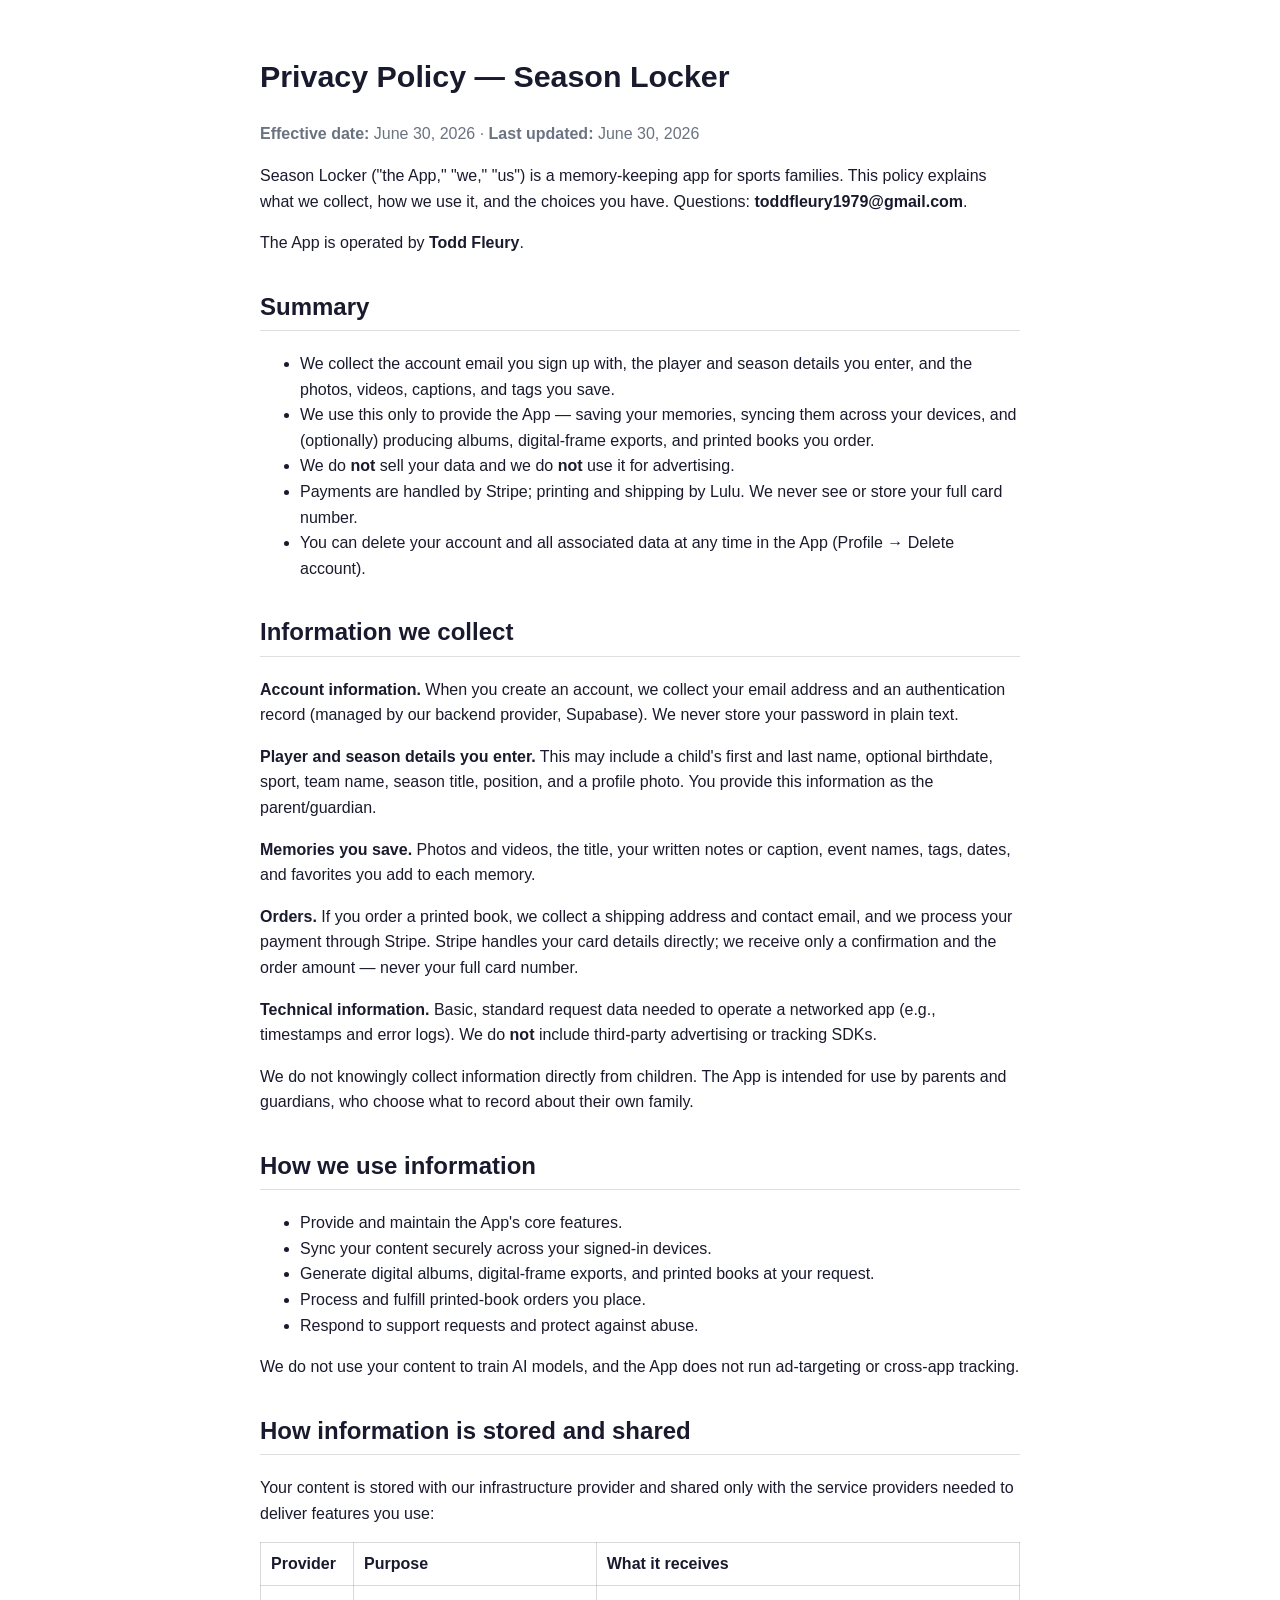
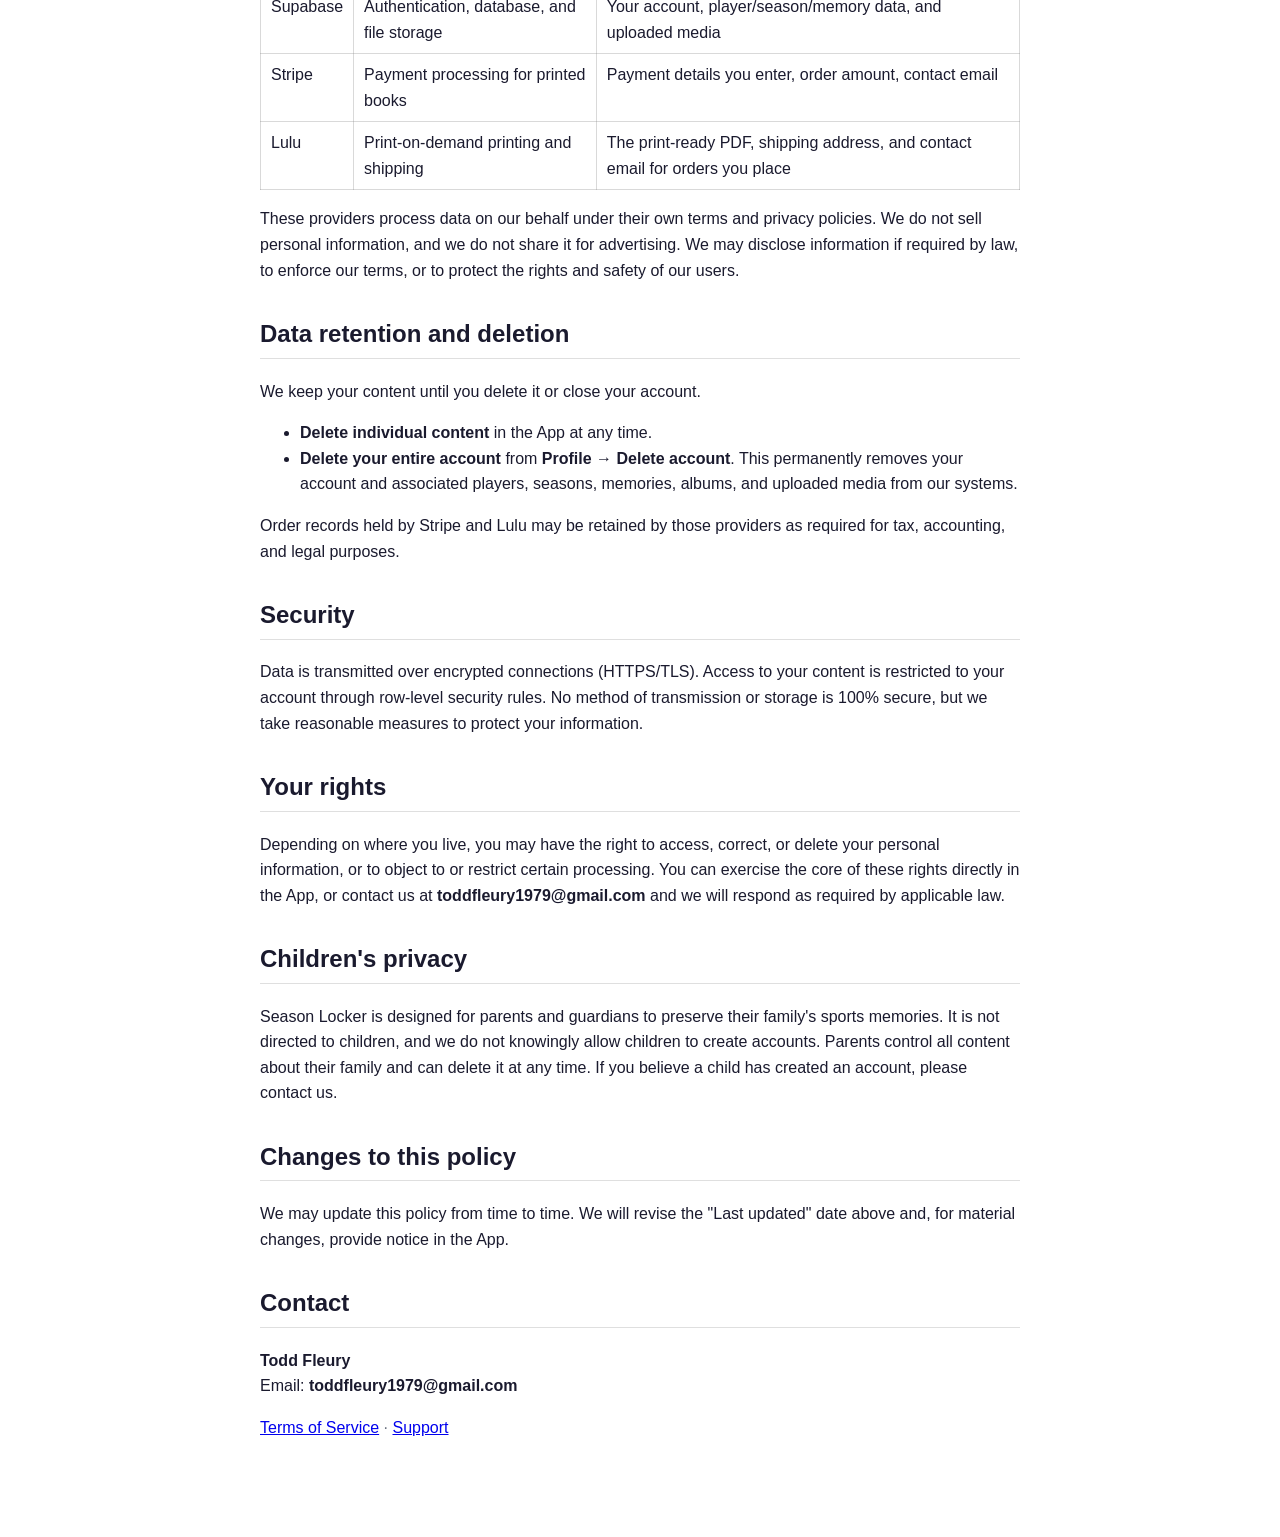
==== privacy-policy.html @ 5da1fe14 "Add files via upload" ====
<!DOCTYPE html>
<html lang="en">
<head>
<meta charset="UTF-8" />
<meta name="viewport" content="width=device-width, initial-scale=1" />
<title>Privacy Policy — Season Locker</title>
<style>
  :root { color-scheme: light dark; }
  body { font-family: -apple-system, BlinkMacSystemFont, "Segoe UI", Roboto, Helvetica, Arial, sans-serif;
         line-height: 1.6; max-width: 760px; margin: 0 auto; padding: 32px 20px 80px; color: #1a1a2e; background: #fff; }
  @media (prefers-color-scheme: dark) { body { color: #e8eaf2; background: #0f1320; } a { color: #8ab0ff; } }
  h1 { font-size: 1.9rem; } h2 { margin-top: 2rem; border-bottom: 1px solid rgba(128,128,128,.25); padding-bottom: 4px; }
  table { border-collapse: collapse; width: 100%; margin: 1rem 0; }
  th, td { border: 1px solid rgba(128,128,128,.3); padding: 8px 10px; text-align: left; vertical-align: top; }
  code { background: rgba(128,128,128,.15); padding: 1px 5px; border-radius: 4px; }
  .muted { color: #6b7280; }
</style>
</head>
<body>
<h1>Privacy Policy — Season Locker</h1>
<p class="muted"><strong>Effective date:</strong> June 30, 2026 · <strong>Last updated:</strong> June 30, 2026</p>

<p>Season Locker ("the App," "we," "us") is a memory-keeping app for sports families. This policy explains what we collect, how we use it, and the choices you have. Questions: <strong>toddfleury1979@gmail.com</strong>.</p>
<p>The App is operated by <strong>Todd Fleury</strong>.</p>

<h2>Summary</h2>
<ul>
  <li>We collect the account email you sign up with, the player and season details you enter, and the photos, videos, captions, and tags you save.</li>
  <li>We use this only to provide the App — saving your memories, syncing them across your devices, and (optionally) producing albums, digital-frame exports, and printed books you order.</li>
  <li>We do <strong>not</strong> sell your data and we do <strong>not</strong> use it for advertising.</li>
  <li>Payments are handled by Stripe; printing and shipping by Lulu. We never see or store your full card number.</li>
  <li>You can delete your account and all associated data at any time in the App (Profile → Delete account).</li>
</ul>

<h2>Information we collect</h2>
<p><strong>Account information.</strong> When you create an account, we collect your email address and an authentication record (managed by our backend provider, Supabase). We never store your password in plain text.</p>
<p><strong>Player and season details you enter.</strong> This may include a child's first and last name, optional birthdate, sport, team name, season title, position, and a profile photo. You provide this information as the parent/guardian.</p>
<p><strong>Memories you save.</strong> Photos and videos, the title, your written notes or caption, event names, tags, dates, and favorites you add to each memory.</p>
<p><strong>Orders.</strong> If you order a printed book, we collect a shipping address and contact email, and we process your payment through Stripe. Stripe handles your card details directly; we receive only a confirmation and the order amount — never your full card number.</p>
<p><strong>Technical information.</strong> Basic, standard request data needed to operate a networked app (e.g., timestamps and error logs). We do <strong>not</strong> include third-party advertising or tracking SDKs.</p>
<p>We do not knowingly collect information directly from children. The App is intended for use by parents and guardians, who choose what to record about their own family.</p>

<h2>How we use information</h2>
<ul>
  <li>Provide and maintain the App's core features.</li>
  <li>Sync your content securely across your signed-in devices.</li>
  <li>Generate digital albums, digital-frame exports, and printed books at your request.</li>
  <li>Process and fulfill printed-book orders you place.</li>
  <li>Respond to support requests and protect against abuse.</li>
</ul>
<p>We do not use your content to train AI models, and the App does not run ad-targeting or cross-app tracking.</p>

<h2>How information is stored and shared</h2>
<p>Your content is stored with our infrastructure provider and shared only with the service providers needed to deliver features you use:</p>
<table>
  <tr><th>Provider</th><th>Purpose</th><th>What it receives</th></tr>
  <tr><td>Supabase</td><td>Authentication, database, and file storage</td><td>Your account, player/season/memory data, and uploaded media</td></tr>
  <tr><td>Stripe</td><td>Payment processing for printed books</td><td>Payment details you enter, order amount, contact email</td></tr>
  <tr><td>Lulu</td><td>Print-on-demand printing and shipping</td><td>The print-ready PDF, shipping address, and contact email for orders you place</td></tr>
</table>
<p>These providers process data on our behalf under their own terms and privacy policies. We do not sell personal information, and we do not share it for advertising. We may disclose information if required by law, to enforce our terms, or to protect the rights and safety of our users.</p>

<h2>Data retention and deletion</h2>
<p>We keep your content until you delete it or close your account.</p>
<ul>
  <li><strong>Delete individual content</strong> in the App at any time.</li>
  <li><strong>Delete your entire account</strong> from <strong>Profile → Delete account</strong>. This permanently removes your account and associated players, seasons, memories, albums, and uploaded media from our systems.</li>
</ul>
<p>Order records held by Stripe and Lulu may be retained by those providers as required for tax, accounting, and legal purposes.</p>

<h2>Security</h2>
<p>Data is transmitted over encrypted connections (HTTPS/TLS). Access to your content is restricted to your account through row-level security rules. No method of transmission or storage is 100% secure, but we take reasonable measures to protect your information.</p>

<h2>Your rights</h2>
<p>Depending on where you live, you may have the right to access, correct, or delete your personal information, or to object to or restrict certain processing. You can exercise the core of these rights directly in the App, or contact us at <strong>toddfleury1979@gmail.com</strong> and we will respond as required by applicable law.</p>

<h2>Children's privacy</h2>
<p>Season Locker is designed for parents and guardians to preserve their family's sports memories. It is not directed to children, and we do not knowingly allow children to create accounts. Parents control all content about their family and can delete it at any time. If you believe a child has created an account, please contact us.</p>

<h2>Changes to this policy</h2>
<p>We may update this policy from time to time. We will revise the "Last updated" date above and, for material changes, provide notice in the App.</p>

<h2>Contact</h2>
<p><strong>Todd Fleury</strong><br/>Email: <strong>toddfleury1979@gmail.com</strong></p>

<p class="muted"><a href="./terms-of-service.html">Terms of Service</a> · <a href="./support.html">Support</a></p>
</body>
</html>
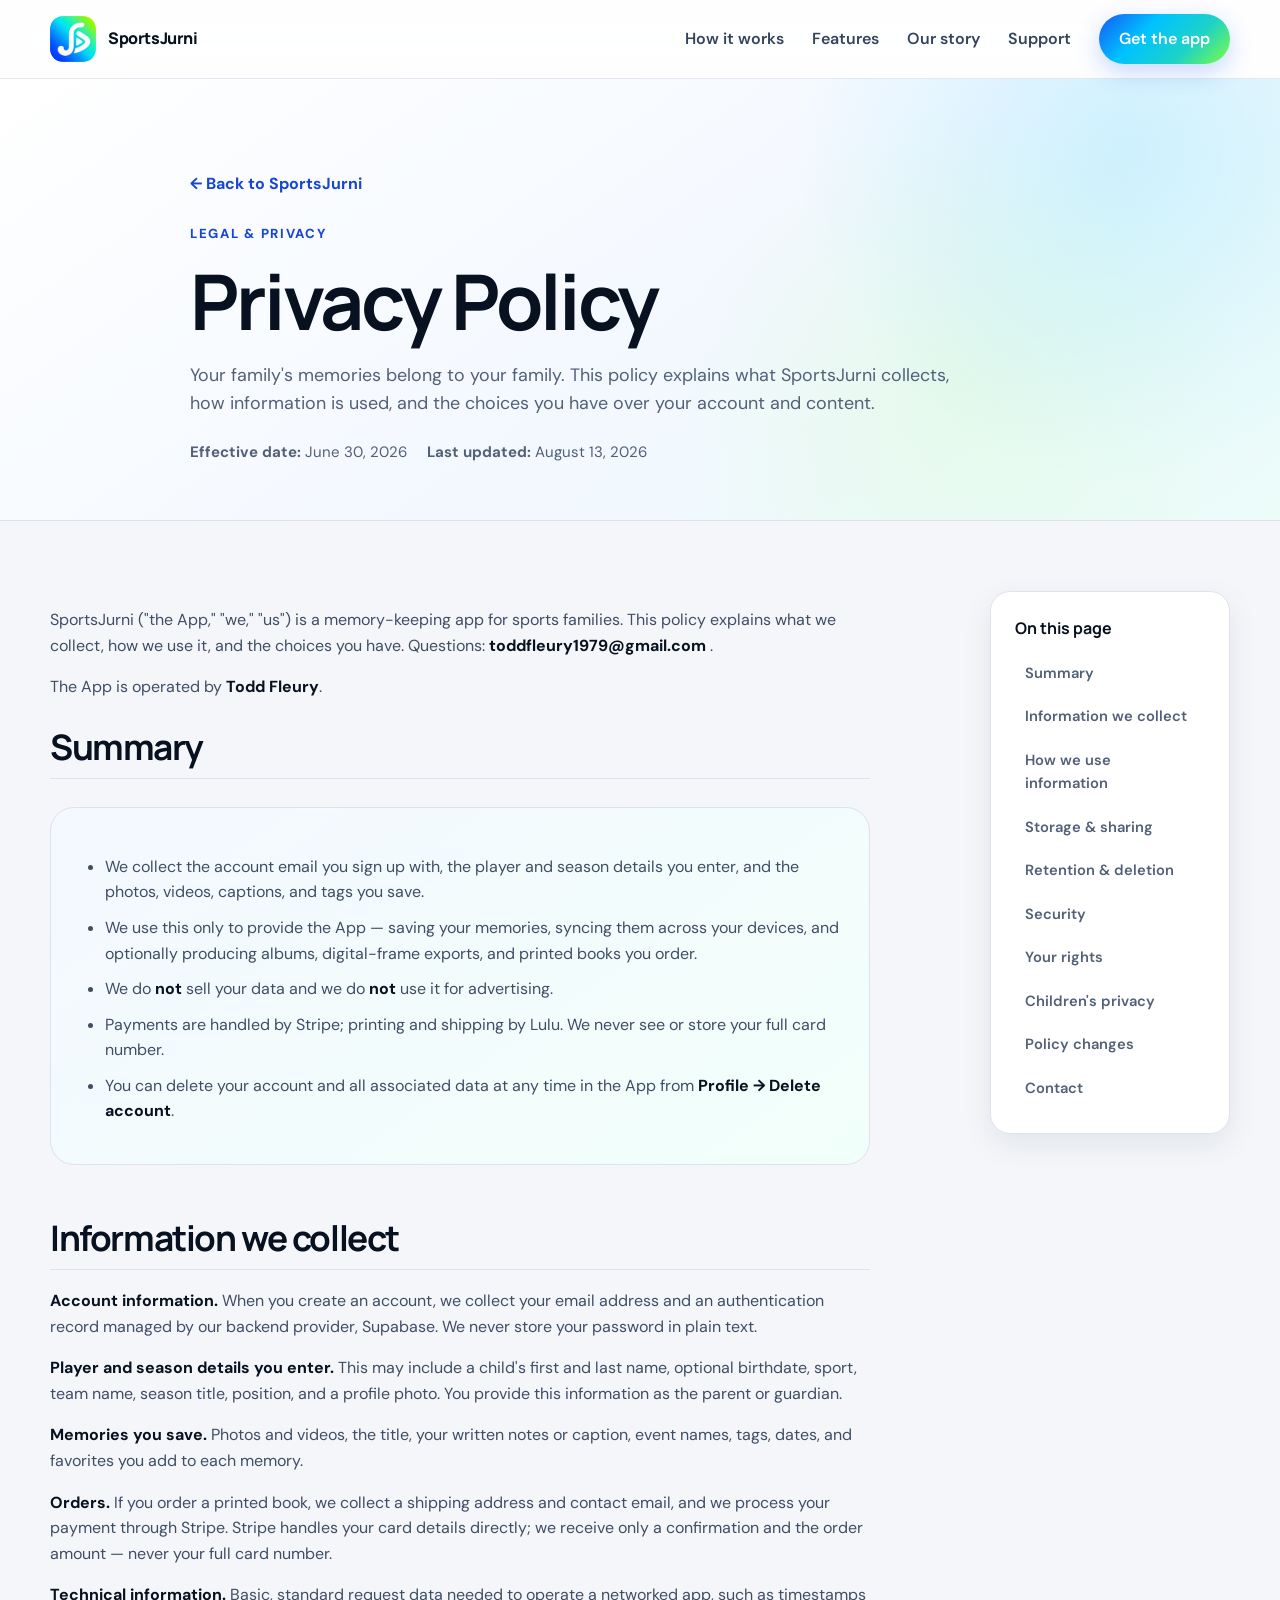
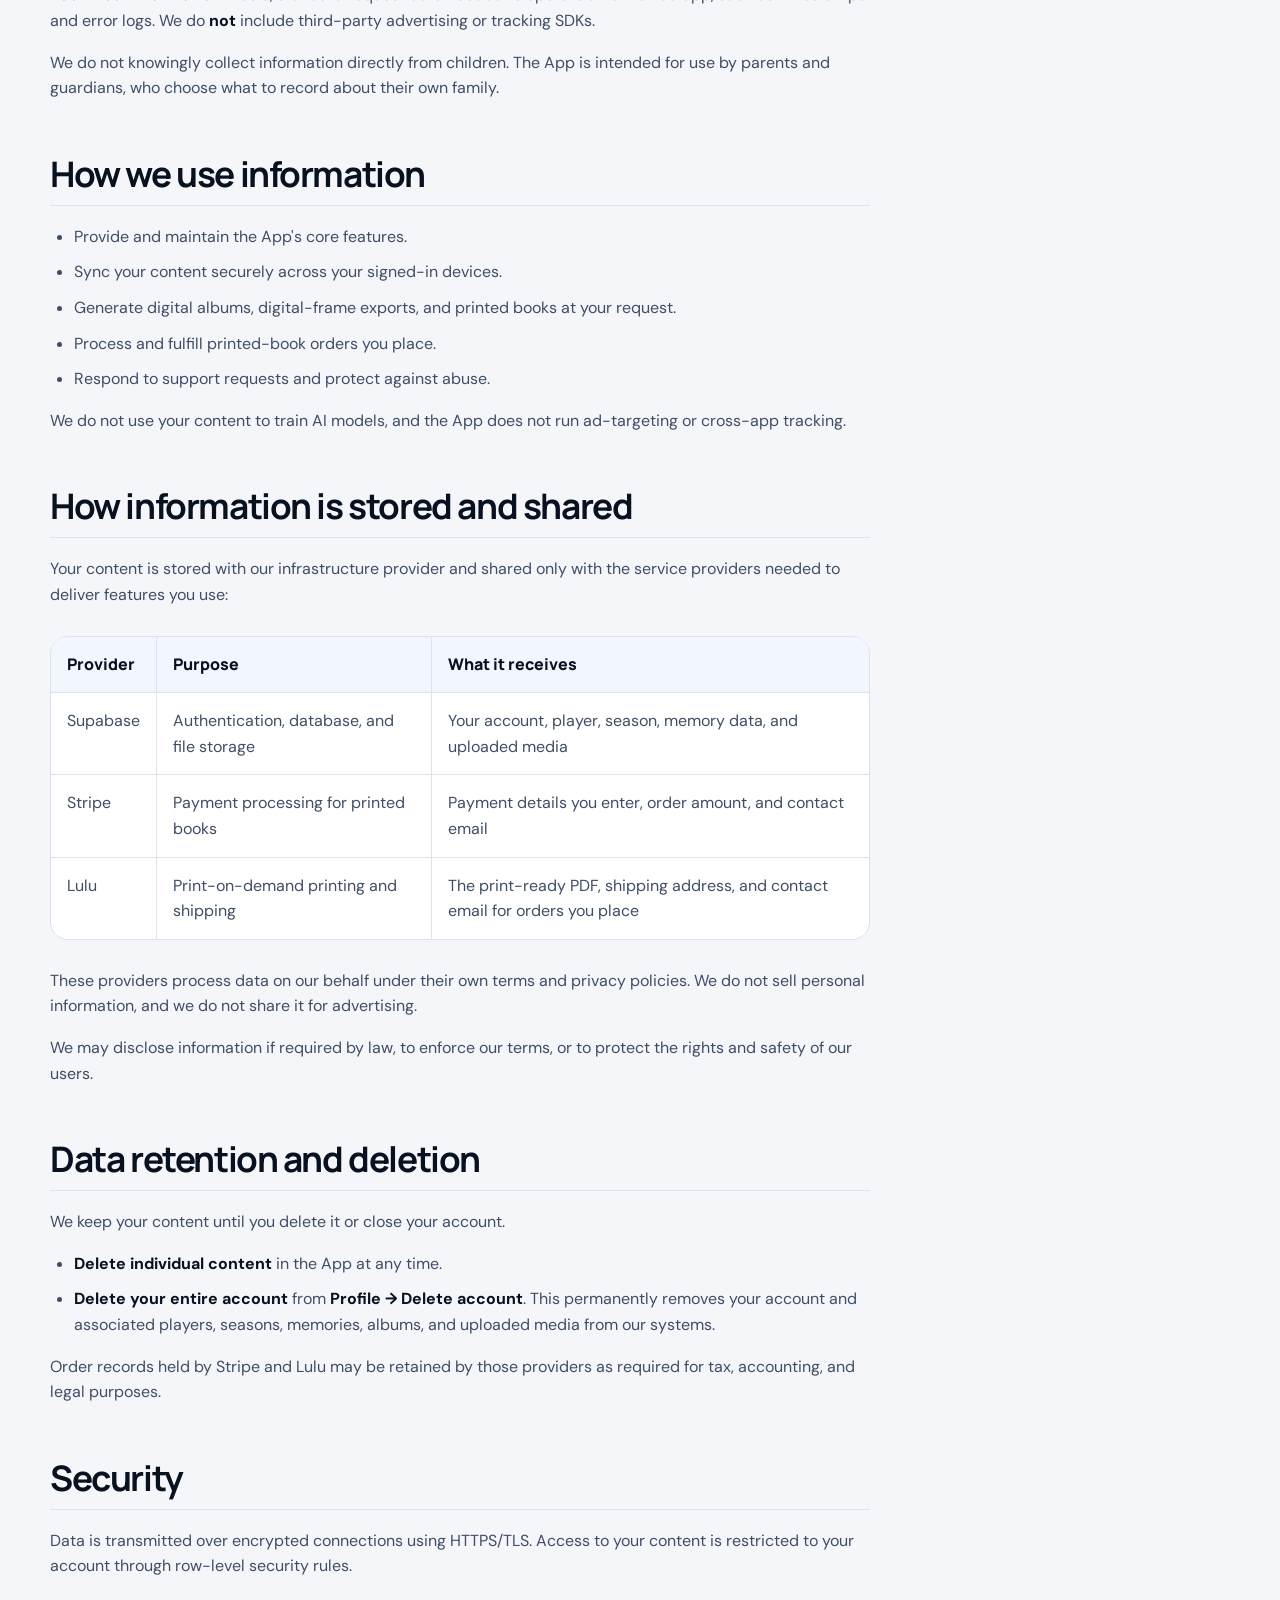
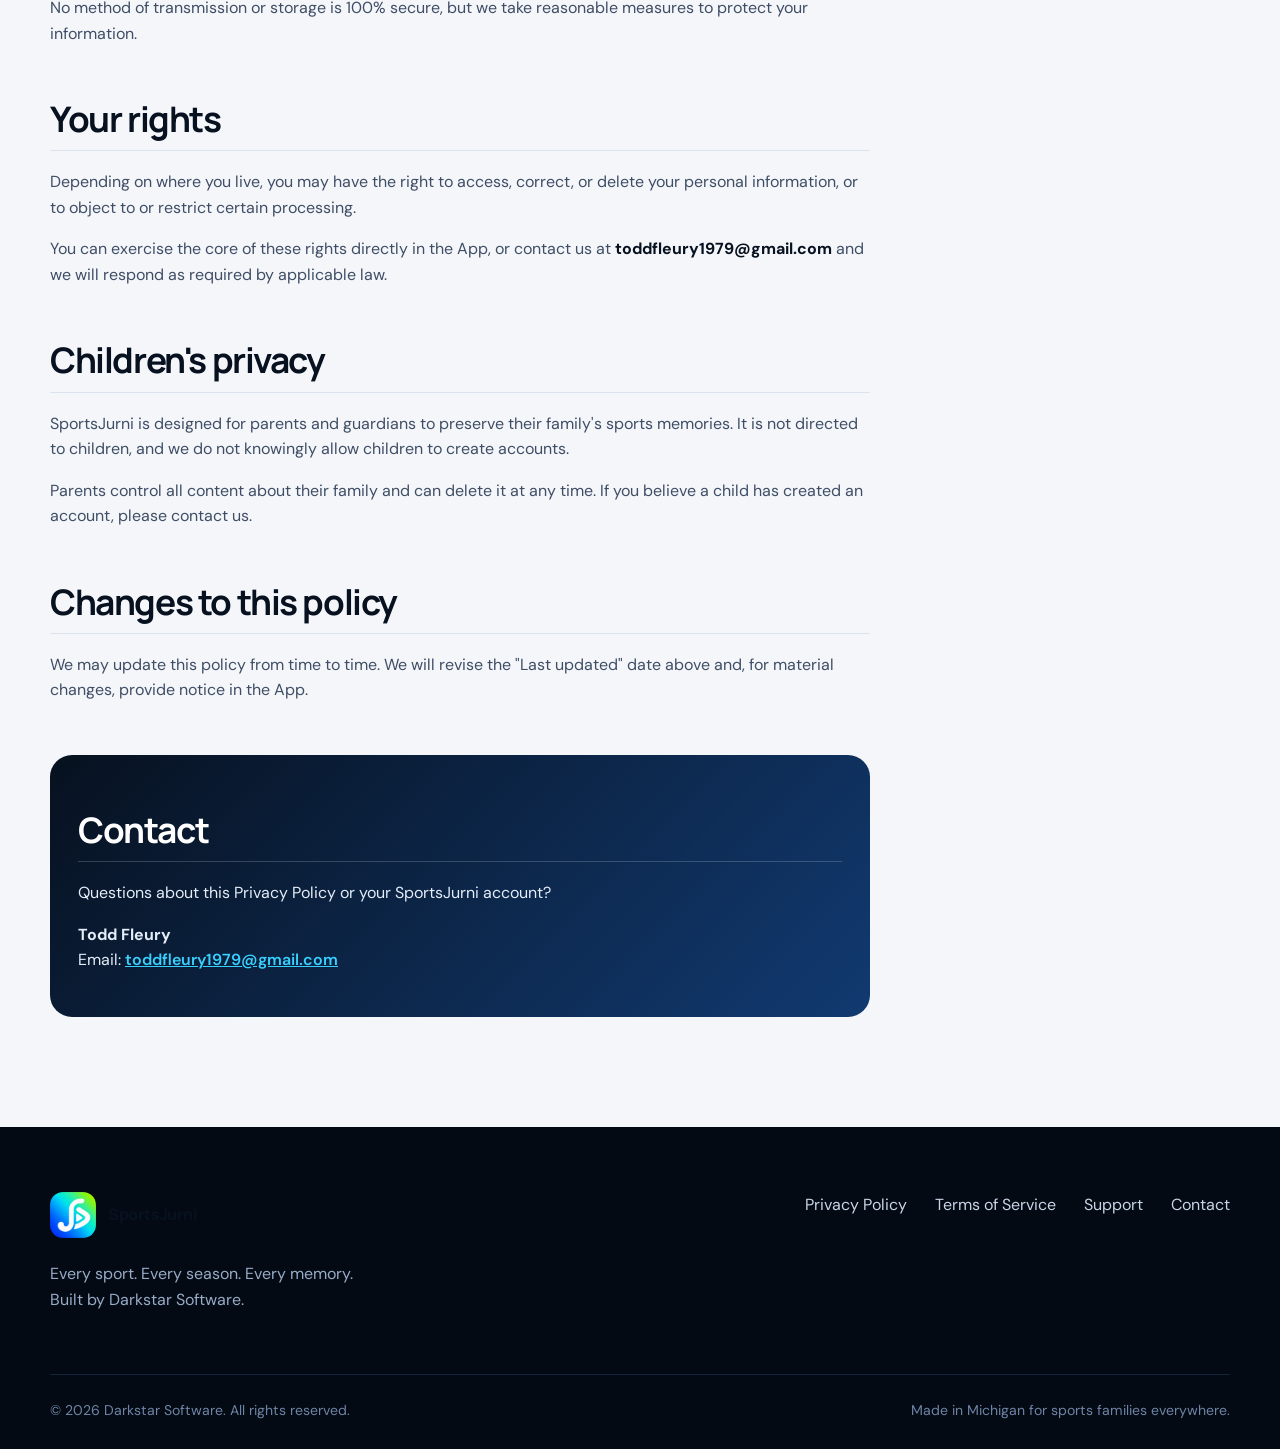
==== commit f4aeef7f: "Revise privacy policy for SportsJurni branding Updated the privacy policy to reflect the new brandin" ====
--- a/privacy-policy.html
+++ b/privacy-policy.html
@@ -1,88 +1,1213 @@
 <!DOCTYPE html>
 <html lang="en">
 <head>
-<meta charset="UTF-8" />
-<meta name="viewport" content="width=device-width, initial-scale=1" />
-<title>Privacy Policy — Season Locker</title>
-<style>
-  :root { color-scheme: light dark; }
-  body { font-family: -apple-system, BlinkMacSystemFont, "Segoe UI", Roboto, Helvetica, Arial, sans-serif;
-         line-height: 1.6; max-width: 760px; margin: 0 auto; padding: 32px 20px 80px; color: #1a1a2e; background: #fff; }
-  @media (prefers-color-scheme: dark) { body { color: #e8eaf2; background: #0f1320; } a { color: #8ab0ff; } }
-  h1 { font-size: 1.9rem; } h2 { margin-top: 2rem; border-bottom: 1px solid rgba(128,128,128,.25); padding-bottom: 4px; }
-  table { border-collapse: collapse; width: 100%; margin: 1rem 0; }
-  th, td { border: 1px solid rgba(128,128,128,.3); padding: 8px 10px; text-align: left; vertical-align: top; }
-  code { background: rgba(128,128,128,.15); padding: 1px 5px; border-radius: 4px; }
-  .muted { color: #6b7280; }
-</style>
+  <meta charset="UTF-8" />
+  <meta name="viewport" content="width=device-width, initial-scale=1" />
+
+  <title>Privacy Policy — SportsJurni</title>
+
+  <meta
+    name="description"
+    content="Read the SportsJurni Privacy Policy and learn how we collect, use, protect, and delete information associated with your account and sports memories."
+  />
+
+  <meta name="theme-color" content="#1746D1" />
+  <meta name="robots" content="index, follow" />
+
+  <link
+    rel="canonical"
+    href="https://darkstarsoftware.github.io/Beyond-The-Game/privacy-policy.html"
+  />
+
+  <link rel="preconnect" href="https://fonts.googleapis.com" />
+  <link rel="preconnect" href="https://fonts.gstatic.com" crossorigin />
+
+  <link
+    href="https://fonts.googleapis.com/css2?family=DM+Sans:wght@400;500;600;700&family=Manrope:wght@600;700;800&display=swap"
+    rel="stylesheet"
+  />
+
+  <!-- Use the same SportsJurni design system as the homepage -->
+  <link rel="stylesheet" href="styles.css" />
+
+  <style>
+    /* =========================================================
+       PRIVACY PAGE
+    ========================================================== */
+
+    .legal-hero {
+      padding: 92px 0 56px;
+
+      background:
+        radial-gradient(
+          circle at 88% 16%,
+          rgba(0, 194, 255, .15),
+          transparent 28%
+        ),
+        radial-gradient(
+          circle at 75% 70%,
+          rgba(124, 255, 61, .09),
+          transparent 28%
+        ),
+        linear-gradient(
+          145deg,
+          #FFFFFF 0%,
+          #F3F8FF 55%,
+          #EBFCF9 100%
+        );
+
+      border-bottom: 1px solid var(--line);
+    }
+
+    .legal-hero-inner {
+      max-width: 900px;
+    }
+
+    .legal-hero h1 {
+      margin-bottom: 18px;
+
+      font-size:
+        clamp(
+          2.8rem,
+          6vw,
+          4.8rem
+        );
+    }
+
+    .legal-intro {
+      max-width: 760px;
+
+      margin: 0;
+
+      color: var(--muted);
+
+      font-size: 1.12rem;
+    }
+
+    .legal-meta {
+      margin-top: 22px;
+
+      display: flex;
+      flex-wrap: wrap;
+
+      gap: 10px 20px;
+
+      color: var(--muted);
+
+      font-size: .94rem;
+    }
+
+    .legal-back {
+      display: inline-flex;
+
+      align-items: center;
+
+      gap: 8px;
+
+      margin-bottom: 26px;
+
+      color: var(--blue-700);
+
+      font-weight: 700;
+
+      text-decoration: none;
+    }
+
+    .legal-back:hover {
+      text-decoration: underline;
+    }
+
+    .legal-content {
+      padding: 70px 0 110px;
+    }
+
+    .legal-layout {
+      display: grid;
+
+      grid-template-columns:
+        minmax(0, 1fr)
+        240px;
+
+      gap: 70px;
+
+      align-items: start;
+    }
+
+    .legal-document {
+      max-width: 820px;
+    }
+
+    .legal-document h2 {
+      margin-top: 54px;
+      margin-bottom: 18px;
+
+      padding-bottom: 12px;
+
+      border-bottom:
+        1px solid var(--line);
+
+      font-size:
+        clamp(
+          1.65rem,
+          3vw,
+          2.2rem
+        );
+    }
+
+    .legal-document h2:first-of-type {
+      margin-top: 28px;
+    }
+
+    .legal-document p,
+    .legal-document li {
+      color: #3F4E65;
+
+      font-size: 1rem;
+    }
+
+    .legal-document strong {
+      color: var(--navy-950);
+    }
+
+    .legal-document ul {
+      padding-left: 24px;
+    }
+
+    .legal-document li {
+      margin-bottom: 10px;
+    }
+
+    .legal-document a {
+      color: var(--blue-700);
+
+      font-weight: 600;
+    }
+
+    .legal-document table {
+      width: 100%;
+
+      margin: 28px 0;
+
+      border-collapse: separate;
+      border-spacing: 0;
+
+      overflow: hidden;
+
+      border:
+        1px solid var(--line);
+
+      border-radius: 18px;
+
+      background: var(--white);
+    }
+
+    .legal-document th,
+    .legal-document td {
+      padding: 15px 16px;
+
+      text-align: left;
+      vertical-align: top;
+
+      border-bottom:
+        1px solid var(--line);
+    }
+
+    .legal-document th:not(:last-child),
+    .legal-document td:not(:last-child) {
+      border-right:
+        1px solid var(--line);
+    }
+
+    .legal-document tr:last-child td {
+      border-bottom: 0;
+    }
+
+    .legal-document th {
+      color: var(--navy-950);
+
+      background: #F1F6FF;
+
+      font-family:
+        Manrope,
+        sans-serif;
+
+      font-weight: 800;
+    }
+
+    .legal-document td {
+      color: #3F4E65;
+    }
+
+    .summary-card {
+      margin: 28px 0 12px;
+
+      padding: 30px;
+
+      background:
+        linear-gradient(
+          145deg,
+          #F4F8FF,
+          #F1FFFA
+        );
+
+      border:
+        1px solid var(--line);
+
+      border-radius: 24px;
+    }
+
+    .summary-card ul {
+      margin-bottom: 0;
+    }
+
+    .legal-sidebar {
+      position: sticky;
+
+      top: 108px;
+
+      padding: 24px;
+
+      background: var(--white);
+
+      border:
+        1px solid var(--line);
+
+      border-radius: 20px;
+
+      box-shadow: var(--shadow-sm);
+    }
+
+    .legal-sidebar strong {
+      display: block;
+
+      margin-bottom: 12px;
+
+      color: var(--navy-950);
+
+      font-family:
+        Manrope,
+        sans-serif;
+    }
+
+    .legal-sidebar nav {
+      display: grid;
+
+      gap: 4px;
+    }
+
+    .legal-sidebar a {
+      padding: 8px 10px;
+
+      border-radius: 9px;
+
+      color: var(--muted);
+
+      text-decoration: none;
+
+      font-size: .92rem;
+
+      font-weight: 600;
+    }
+
+    .legal-sidebar a:hover {
+      color: var(--blue-700);
+
+      background: var(--soft-blue);
+    }
+
+    .legal-contact {
+      margin-top: 52px;
+
+      padding: 28px;
+
+      border-radius: 22px;
+
+      color: var(--white);
+
+      background:
+        linear-gradient(
+          135deg,
+          var(--navy-950),
+          #113A71
+        );
+    }
+
+    .legal-contact h2 {
+      margin-top: 0;
+
+      color: var(--white);
+
+      border-bottom-color:
+        rgba(255,255,255,.18);
+    }
+
+    .legal-contact p,
+    .legal-contact strong {
+      color: #E4EDF8;
+    }
+
+    .legal-contact a {
+      color: var(--cyan-400);
+    }
+
+    @media (max-width: 900px) {
+      .legal-layout {
+        grid-template-columns: 1fr;
+      }
+
+      .legal-sidebar {
+        position: static;
+
+        order: -1;
+      }
+    }
+
+    @media (max-width: 620px) {
+      .legal-hero {
+        padding:
+          62px 0
+          42px;
+      }
+
+      .legal-content {
+        padding:
+          50px 0
+          80px;
+      }
+
+      .legal-document table {
+        display: block;
+
+        overflow-x: auto;
+      }
+
+      .summary-card {
+        padding: 22px;
+      }
+    }
+
+    @media (prefers-color-scheme: dark) {
+      .legal-hero {
+        background:
+          radial-gradient(
+            circle at 88% 16%,
+            rgba(0, 194, 255, .10),
+            transparent 28%
+          ),
+          radial-gradient(
+            circle at 75% 70%,
+            rgba(124, 255, 61, .06),
+            transparent 28%
+          ),
+          linear-gradient(
+            145deg,
+            #07111F,
+            #0D1B2A
+          );
+
+        border-bottom-color:
+          var(--line-dark);
+      }
+
+      .legal-document p,
+      .legal-document li,
+      .legal-document td {
+        color: #CBD5E1;
+      }
+
+      .legal-document strong {
+        color: #F8FAFC;
+      }
+
+      .legal-document h2 {
+        color: #F8FAFC;
+
+        border-bottom-color:
+          var(--line-dark);
+      }
+
+      .summary-card,
+      .legal-sidebar,
+      .legal-document table {
+        background: #0D1B2A;
+
+        border-color:
+          var(--line-dark);
+      }
+
+      .legal-document th {
+        color: #F8FAFC;
+
+        background: #13243A;
+      }
+
+      .legal-document th,
+      .legal-document td {
+        border-color:
+          var(--line-dark);
+      }
+
+      .legal-sidebar strong {
+        color: #F8FAFC;
+      }
+
+      .legal-sidebar a {
+        color: #CBD5E1;
+      }
+
+      .legal-sidebar a:hover {
+        color: var(--cyan-400);
+
+        background: #13243A;
+      }
+    }
+  </style>
 </head>
+
 <body>
-<h1>Privacy Policy — Season Locker</h1>
-<p class="muted"><strong>Effective date:</strong> June 30, 2026 · <strong>Last updated:</strong> June 30, 2026</p>
-
-<p>Season Locker ("the App," "we," "us") is a memory-keeping app for sports families. This policy explains what we collect, how we use it, and the choices you have. Questions: <strong>toddfleury1979@gmail.com</strong>.</p>
-<p>The App is operated by <strong>Todd Fleury</strong>.</p>
-
-<h2>Summary</h2>
-<ul>
-  <li>We collect the account email you sign up with, the player and season details you enter, and the photos, videos, captions, and tags you save.</li>
-  <li>We use this only to provide the App — saving your memories, syncing them across your devices, and (optionally) producing albums, digital-frame exports, and printed books you order.</li>
-  <li>We do <strong>not</strong> sell your data and we do <strong>not</strong> use it for advertising.</li>
-  <li>Payments are handled by Stripe; printing and shipping by Lulu. We never see or store your full card number.</li>
-  <li>You can delete your account and all associated data at any time in the App (Profile → Delete account).</li>
-</ul>
-
-<h2>Information we collect</h2>
-<p><strong>Account information.</strong> When you create an account, we collect your email address and an authentication record (managed by our backend provider, Supabase). We never store your password in plain text.</p>
-<p><strong>Player and season details you enter.</strong> This may include a child's first and last name, optional birthdate, sport, team name, season title, position, and a profile photo. You provide this information as the parent/guardian.</p>
-<p><strong>Memories you save.</strong> Photos and videos, the title, your written notes or caption, event names, tags, dates, and favorites you add to each memory.</p>
-<p><strong>Orders.</strong> If you order a printed book, we collect a shipping address and contact email, and we process your payment through Stripe. Stripe handles your card details directly; we receive only a confirmation and the order amount — never your full card number.</p>
-<p><strong>Technical information.</strong> Basic, standard request data needed to operate a networked app (e.g., timestamps and error logs). We do <strong>not</strong> include third-party advertising or tracking SDKs.</p>
-<p>We do not knowingly collect information directly from children. The App is intended for use by parents and guardians, who choose what to record about their own family.</p>
-
-<h2>How we use information</h2>
-<ul>
-  <li>Provide and maintain the App's core features.</li>
-  <li>Sync your content securely across your signed-in devices.</li>
-  <li>Generate digital albums, digital-frame exports, and printed books at your request.</li>
-  <li>Process and fulfill printed-book orders you place.</li>
-  <li>Respond to support requests and protect against abuse.</li>
-</ul>
-<p>We do not use your content to train AI models, and the App does not run ad-targeting or cross-app tracking.</p>
-
-<h2>How information is stored and shared</h2>
-<p>Your content is stored with our infrastructure provider and shared only with the service providers needed to deliver features you use:</p>
-<table>
-  <tr><th>Provider</th><th>Purpose</th><th>What it receives</th></tr>
-  <tr><td>Supabase</td><td>Authentication, database, and file storage</td><td>Your account, player/season/memory data, and uploaded media</td></tr>
-  <tr><td>Stripe</td><td>Payment processing for printed books</td><td>Payment details you enter, order amount, contact email</td></tr>
-  <tr><td>Lulu</td><td>Print-on-demand printing and shipping</td><td>The print-ready PDF, shipping address, and contact email for orders you place</td></tr>
-</table>
-<p>These providers process data on our behalf under their own terms and privacy policies. We do not sell personal information, and we do not share it for advertising. We may disclose information if required by law, to enforce our terms, or to protect the rights and safety of our users.</p>
-
-<h2>Data retention and deletion</h2>
-<p>We keep your content until you delete it or close your account.</p>
-<ul>
-  <li><strong>Delete individual content</strong> in the App at any time.</li>
-  <li><strong>Delete your entire account</strong> from <strong>Profile → Delete account</strong>. This permanently removes your account and associated players, seasons, memories, albums, and uploaded media from our systems.</li>
-</ul>
-<p>Order records held by Stripe and Lulu may be retained by those providers as required for tax, accounting, and legal purposes.</p>
-
-<h2>Security</h2>
-<p>Data is transmitted over encrypted connections (HTTPS/TLS). Access to your content is restricted to your account through row-level security rules. No method of transmission or storage is 100% secure, but we take reasonable measures to protect your information.</p>
-
-<h2>Your rights</h2>
-<p>Depending on where you live, you may have the right to access, correct, or delete your personal information, or to object to or restrict certain processing. You can exercise the core of these rights directly in the App, or contact us at <strong>toddfleury1979@gmail.com</strong> and we will respond as required by applicable law.</p>
-
-<h2>Children's privacy</h2>
-<p>Season Locker is designed for parents and guardians to preserve their family's sports memories. It is not directed to children, and we do not knowingly allow children to create accounts. Parents control all content about their family and can delete it at any time. If you believe a child has created an account, please contact us.</p>
-
-<h2>Changes to this policy</h2>
-<p>We may update this policy from time to time. We will revise the "Last updated" date above and, for material changes, provide notice in the App.</p>
-
-<h2>Contact</h2>
-<p><strong>Todd Fleury</strong><br/>Email: <strong>toddfleury1979@gmail.com</strong></p>
-
-<p class="muted"><a href="./terms-of-service.html">Terms of Service</a> · <a href="./support.html">Support</a></p>
+
+  <!-- =========================================================
+       ACCESSIBILITY
+  ========================================================== -->
+
+  <a class="skip-link" href="#main">
+    Skip to main content
+  </a>
+
+
+  <!-- =========================================================
+       SAME HEADER / MENU AS INDEX
+  ========================================================== -->
+
+  <header class="site-header" id="top">
+
+    <div class="container nav-wrap">
+
+      <a
+        class="brand"
+        href="index.html"
+        aria-label="SportsJurni home"
+      >
+
+        <img
+          src="assets/sportsjurni-icon.png"
+          alt="SportsJurni app icon"
+          width="46"
+          height="46"
+        />
+
+        <span>
+          SportsJurni
+        </span>
+
+      </a>
+
+
+      <nav aria-label="Main navigation">
+
+        <button
+          class="menu-button"
+          aria-expanded="false"
+          aria-controls="site-menu"
+        >
+          Menu
+        </button>
+
+
+        <div
+          class="site-menu"
+          id="site-menu"
+        >
+
+          <a href="index.html#how-it-works">
+            How it works
+          </a>
+
+          <a href="index.html#features">
+            Features
+          </a>
+
+          <a href="index.html#story">
+            Our story
+          </a>
+
+          <a href="support.html">
+            Support
+          </a>
+
+          <a
+            class="nav-cta"
+            href="index.html#download"
+          >
+            Get the app
+          </a>
+
+        </div>
+
+      </nav>
+
+    </div>
+
+  </header>
+
+
+  <!-- =========================================================
+       MAIN
+  ========================================================== -->
+
+  <main id="main">
+
+
+    <!-- =======================================================
+         LEGAL HERO
+    ======================================================== -->
+
+    <section class="legal-hero">
+
+      <div class="container legal-hero-inner">
+
+        <a
+          class="legal-back"
+          href="index.html"
+        >
+          ← Back to SportsJurni
+        </a>
+
+
+        <p class="eyebrow">
+          Legal & Privacy
+        </p>
+
+
+        <h1>
+          Privacy Policy
+        </h1>
+
+
+        <p class="legal-intro">
+          Your family's memories belong to your family.
+          This policy explains what SportsJurni collects,
+          how information is used, and the choices you have
+          over your account and content.
+        </p>
+
+
+        <div class="legal-meta">
+
+          <span>
+            <strong>Effective date:</strong>
+            June 30, 2026
+          </span>
+
+          <span>
+            <strong>Last updated:</strong>
+            August 13, 2026
+          </span>
+
+        </div>
+
+      </div>
+
+    </section>
+
+
+    <!-- =======================================================
+         POLICY
+    ======================================================== -->
+
+    <section class="legal-content">
+
+      <div class="container legal-layout">
+
+
+        <!-- DOCUMENT -->
+        <article class="legal-document">
+
+
+          <p>
+            SportsJurni ("the App," "we," "us") is a
+            memory-keeping app for sports families.
+            This policy explains what we collect,
+            how we use it, and the choices you have.
+            Questions:
+            <strong>
+              toddfleury1979@gmail.com
+            </strong>.
+          </p>
+
+
+          <p>
+            The App is operated by
+            <strong>Todd Fleury</strong>.
+          </p>
+
+
+          <!-- SUMMARY -->
+          <h2 id="summary">
+            Summary
+          </h2>
+
+
+          <div class="summary-card">
+
+            <ul>
+
+              <li>
+                We collect the account email you sign up with,
+                the player and season details you enter,
+                and the photos, videos, captions, and tags
+                you save.
+              </li>
+
+              <li>
+                We use this only to provide the App —
+                saving your memories, syncing them across
+                your devices, and optionally producing albums,
+                digital-frame exports, and printed books
+                you order.
+              </li>
+
+              <li>
+                We do <strong>not</strong> sell your data
+                and we do <strong>not</strong> use it
+                for advertising.
+              </li>
+
+              <li>
+                Payments are handled by Stripe;
+                printing and shipping by Lulu.
+                We never see or store your full card number.
+              </li>
+
+              <li>
+                You can delete your account and all associated
+                data at any time in the App from
+                <strong>Profile → Delete account</strong>.
+              </li>
+
+            </ul>
+
+          </div>
+
+
+          <!-- COLLECTION -->
+          <h2 id="information">
+            Information we collect
+          </h2>
+
+
+          <p>
+            <strong>Account information.</strong>
+            When you create an account, we collect your
+            email address and an authentication record
+            managed by our backend provider, Supabase.
+            We never store your password in plain text.
+          </p>
+
+
+          <p>
+            <strong>Player and season details you enter.</strong>
+            This may include a child's first and last name,
+            optional birthdate, sport, team name, season title,
+            position, and a profile photo.
+            You provide this information as the parent
+            or guardian.
+          </p>
+
+
+          <p>
+            <strong>Memories you save.</strong>
+            Photos and videos, the title, your written notes
+            or caption, event names, tags, dates, and favorites
+            you add to each memory.
+          </p>
+
+
+          <p>
+            <strong>Orders.</strong>
+            If you order a printed book, we collect a shipping
+            address and contact email, and we process your
+            payment through Stripe.
+            Stripe handles your card details directly;
+            we receive only a confirmation and the order amount —
+            never your full card number.
+          </p>
+
+
+          <p>
+            <strong>Technical information.</strong>
+            Basic, standard request data needed to operate
+            a networked app, such as timestamps and error logs.
+            We do <strong>not</strong> include third-party
+            advertising or tracking SDKs.
+          </p>
+
+
+          <p>
+            We do not knowingly collect information directly
+            from children. The App is intended for use by
+            parents and guardians, who choose what to record
+            about their own family.
+          </p>
+
+
+          <!-- USE -->
+          <h2 id="use">
+            How we use information
+          </h2>
+
+
+          <ul>
+
+            <li>
+              Provide and maintain the App's core features.
+            </li>
+
+            <li>
+              Sync your content securely across your
+              signed-in devices.
+            </li>
+
+            <li>
+              Generate digital albums, digital-frame exports,
+              and printed books at your request.
+            </li>
+
+            <li>
+              Process and fulfill printed-book orders
+              you place.
+            </li>
+
+            <li>
+              Respond to support requests and protect
+              against abuse.
+            </li>
+
+          </ul>
+
+
+          <p>
+            We do not use your content to train AI models,
+            and the App does not run ad-targeting
+            or cross-app tracking.
+          </p>
+
+
+          <!-- SHARING -->
+          <h2 id="sharing">
+            How information is stored and shared
+          </h2>
+
+
+          <p>
+            Your content is stored with our infrastructure
+            provider and shared only with the service providers
+            needed to deliver features you use:
+          </p>
+
+
+          <table>
+
+            <thead>
+
+              <tr>
+                <th>Provider</th>
+                <th>Purpose</th>
+                <th>What it receives</th>
+              </tr>
+
+            </thead>
+
+
+            <tbody>
+
+              <tr>
+
+                <td>
+                  Supabase
+                </td>
+
+                <td>
+                  Authentication, database,
+                  and file storage
+                </td>
+
+                <td>
+                  Your account, player, season,
+                  memory data, and uploaded media
+                </td>
+
+              </tr>
+
+
+              <tr>
+
+                <td>
+                  Stripe
+                </td>
+
+                <td>
+                  Payment processing for printed books
+                </td>
+
+                <td>
+                  Payment details you enter,
+                  order amount, and contact email
+                </td>
+
+              </tr>
+
+
+              <tr>
+
+                <td>
+                  Lulu
+                </td>
+
+                <td>
+                  Print-on-demand printing and shipping
+                </td>
+
+                <td>
+                  The print-ready PDF,
+                  shipping address,
+                  and contact email for orders you place
+                </td>
+
+              </tr>
+
+            </tbody>
+
+          </table>
+
+
+          <p>
+            These providers process data on our behalf
+            under their own terms and privacy policies.
+            We do not sell personal information,
+            and we do not share it for advertising.
+          </p>
+
+
+          <p>
+            We may disclose information if required by law,
+            to enforce our terms, or to protect the rights
+            and safety of our users.
+          </p>
+
+
+          <!-- RETENTION -->
+          <h2 id="retention">
+            Data retention and deletion
+          </h2>
+
+
+          <p>
+            We keep your content until you delete it
+            or close your account.
+          </p>
+
+
+          <ul>
+
+            <li>
+              <strong>Delete individual content</strong>
+              in the App at any time.
+            </li>
+
+            <li>
+              <strong>Delete your entire account</strong>
+              from
+              <strong>Profile → Delete account</strong>.
+              This permanently removes your account and
+              associated players, seasons, memories,
+              albums, and uploaded media from our systems.
+            </li>
+
+          </ul>
+
+
+          <p>
+            Order records held by Stripe and Lulu may
+            be retained by those providers as required
+            for tax, accounting, and legal purposes.
+          </p>
+
+
+          <!-- SECURITY -->
+          <h2 id="security">
+            Security
+          </h2>
+
+
+          <p>
+            Data is transmitted over encrypted connections
+            using HTTPS/TLS.
+            Access to your content is restricted to your
+            account through row-level security rules.
+          </p>
+
+
+          <p>
+            No method of transmission or storage is
+            100% secure, but we take reasonable measures
+            to protect your information.
+          </p>
+
+
+          <!-- RIGHTS -->
+          <h2 id="rights">
+            Your rights
+          </h2>
+
+
+          <p>
+            Depending on where you live, you may have the
+            right to access, correct, or delete your personal
+            information, or to object to or restrict
+            certain processing.
+          </p>
+
+
+          <p>
+            You can exercise the core of these rights
+            directly in the App, or contact us at
+            <strong>
+              toddfleury1979@gmail.com
+            </strong>
+            and we will respond as required by applicable law.
+          </p>
+
+
+          <!-- CHILDREN -->
+          <h2 id="children">
+            Children's privacy
+          </h2>
+
+
+          <p>
+            SportsJurni is designed for parents and guardians
+            to preserve their family's sports memories.
+            It is not directed to children,
+            and we do not knowingly allow children
+            to create accounts.
+          </p>
+
+
+          <p>
+            Parents control all content about their family
+            and can delete it at any time.
+            If you believe a child has created an account,
+            please contact us.
+          </p>
+
+
+          <!-- CHANGES -->
+          <h2 id="changes">
+            Changes to this policy
+          </h2>
+
+
+          <p>
+            We may update this policy from time to time.
+            We will revise the "Last updated" date above
+            and, for material changes, provide notice
+            in the App.
+          </p>
+
+
+          <!-- CONTACT -->
+          <div
+            class="legal-contact"
+            id="contact"
+          >
+
+            <h2>
+              Contact
+            </h2>
+
+
+            <p>
+              Questions about this Privacy Policy
+              or your SportsJurni account?
+            </p>
+
+
+            <p>
+              <strong>
+                Todd Fleury
+              </strong>
+              <br />
+
+              Email:
+
+              <a
+                href="mailto:toddfleury1979@gmail.com"
+              >
+                toddfleury1979@gmail.com
+              </a>
+
+            </p>
+
+          </div>
+
+
+        </article>
+
+
+        <!-- ===================================================
+             PAGE NAVIGATION
+        ==================================================== -->
+
+        <aside class="legal-sidebar">
+
+          <strong>
+            On this page
+          </strong>
+
+
+          <nav aria-label="Privacy policy sections">
+
+            <a href="#summary">
+              Summary
+            </a>
+
+            <a href="#information">
+              Information we collect
+            </a>
+
+            <a href="#use">
+              How we use information
+            </a>
+
+            <a href="#sharing">
+              Storage & sharing
+            </a>
+
+            <a href="#retention">
+              Retention & deletion
+            </a>
+
+            <a href="#security">
+              Security
+            </a>
+
+            <a href="#rights">
+              Your rights
+            </a>
+
+            <a href="#children">
+              Children's privacy
+            </a>
+
+            <a href="#changes">
+              Policy changes
+            </a>
+
+            <a href="#contact">
+              Contact
+            </a>
+
+          </nav>
+
+        </aside>
+
+
+      </div>
+
+    </section>
+
+  </main>
+
+
+  <!-- =========================================================
+       SAME FOOTER AS INDEX
+  ========================================================== -->
+
+  <footer>
+
+    <div class="container footer-grid">
+
+
+      <div class="footer-brand">
+
+        <a
+          class="brand"
+          href="index.html"
+          aria-label="SportsJurni home"
+        >
+
+          <img
+            src="assets/sportsjurni-icon.png"
+            alt="SportsJurni app icon"
+            width="42"
+            height="42"
+          />
+
+          <span>
+            SportsJurni
+          </span>
+
+        </a>
+
+
+        <p>
+          Every sport. Every season. Every memory.
+          <br />
+          Built by Darkstar Software.
+        </p>
+
+      </div>
+
+
+      <div
+        class="footer-links"
+        aria-label="Legal and support links"
+      >
+
+        <a
+          href="privacy-policy.html"
+          aria-current="page"
+        >
+          Privacy Policy
+        </a>
+
+        <a href="terms-of-service.html">
+          Terms of Service
+        </a>
+
+        <a href="support.html">
+          Support
+        </a>
+
+        <a href="mailto:toddfleury1979@gmail.com">
+          Contact
+        </a>
+
+      </div>
+
+
+    </div>
+
+
+    <div class="container footer-bottom">
+
+      <span>
+        © 2026 Darkstar Software.
+        All rights reserved.
+      </span>
+
+      <span>
+        Made in Michigan for sports families everywhere.
+      </span>
+
+    </div>
+
+  </footer>
+
+
+  <!-- Use the same navigation/menu JS as the homepage -->
+  <script src="script.js"></script>
+
 </body>
 </html>
--- a/styles.css
+++ b/styles.css
@@ -0,0 +1,1916 @@
+:root {
+  /* =========================================================
+     SPORTSJURNI BRAND
+  ========================================================== */
+
+  --navy-950: #07111F;
+  --navy-900: #0D1B2A;
+  --navy-800: #13243A;
+  --navy-700: #173153;
+
+  --blue-800: #1239AE;
+  --blue-700: #1746D1;
+  --blue-600: #1459F5;
+  --blue-500: #007BFF;
+
+  --cyan-500: #00C2FF;
+  --cyan-400: #39D0FF;
+
+  --teal-500: #1ED3C6;
+  --teal-400: #35E0C9;
+
+  --lime-500: #7CFF3D;
+  --lime-400: #9BFF67;
+
+  --ink: #0F172A;
+  --muted: #526078;
+  --muted-light: #718096;
+
+  --surface: #FFFFFF;
+  --surface-soft: #F8FAFC;
+  --background: #F4F6FA;
+
+  --soft-blue: #E7EDFF;
+  --soft-cyan: #E5F8FF;
+  --soft-green: #E9FFF4;
+
+  --line: #DDE3EE;
+  --line-dark: #263A52;
+
+  --white: #FFFFFF;
+
+  --success: #15803D;
+  --warning: #A16207;
+  --error: #B91C1C;
+
+  --max: 1180px;
+
+  --radius-sm: 12px;
+  --radius-md: 16px;
+  --radius-lg: 22px;
+  --radius-xl: 28px;
+  --radius-xxl: 36px;
+
+  --shadow-sm:
+    0 10px 30px rgba(15, 23, 42, .08);
+
+  --shadow:
+    0 24px 64px rgba(15, 23, 42, .12);
+
+  --shadow-brand:
+    0 28px 80px rgba(20, 89, 245, .18);
+
+  --brand-gradient:
+    linear-gradient(
+      135deg,
+      #1459F5 0%,
+      #00C2FF 35%,
+      #1ED3C6 68%,
+      #7CFF3D 100%
+    );
+
+  --brand-gradient-soft:
+    linear-gradient(
+      145deg,
+      #FFFFFF 0%,
+      #F1F7FF 42%,
+      #E7FCFB 72%,
+      #F3FFE9 100%
+    );
+}
+
+
+/* =========================================================
+   RESET / GLOBAL
+========================================================== */
+
+* {
+  box-sizing: border-box;
+}
+
+html {
+  scroll-behavior: smooth;
+}
+
+body {
+  margin: 0;
+  font-family:
+    "DM Sans",
+    system-ui,
+    -apple-system,
+    BlinkMacSystemFont,
+    "Segoe UI",
+    sans-serif;
+
+  color: var(--ink);
+  background: var(--background);
+  line-height: 1.6;
+  -webkit-font-smoothing: antialiased;
+  text-rendering: optimizeLegibility;
+}
+
+img {
+  max-width: 100%;
+  display: block;
+}
+
+a {
+  color: inherit;
+}
+
+button,
+a {
+  -webkit-tap-highlight-color: transparent;
+}
+
+button {
+  font: inherit;
+}
+
+
+/* =========================================================
+   ACCESSIBILITY
+========================================================== */
+
+.skip-link {
+  position: fixed;
+  left: 16px;
+  top: -90px;
+
+  background: var(--white);
+  color: var(--ink);
+
+  padding: 12px 18px;
+
+  z-index: 1000;
+
+  border-radius: var(--radius-sm);
+
+  box-shadow: var(--shadow-sm);
+}
+
+.skip-link:focus {
+  top: 16px;
+}
+
+a:focus-visible,
+button:focus-visible {
+  outline: 4px solid var(--cyan-500);
+  outline-offset: 4px;
+}
+
+
+/* =========================================================
+   LAYOUT
+========================================================== */
+
+.container {
+  width: min(calc(100% - 40px), var(--max));
+  margin: 0 auto;
+}
+
+.section-pad {
+  padding: 110px 0;
+}
+
+.section-pad.compact {
+  padding: 72px 0;
+}
+
+.centered {
+  max-width: 850px;
+  margin-left: auto;
+  margin-right: auto;
+  text-align: center;
+}
+
+.centered-text {
+  text-align: center;
+}
+
+
+/* =========================================================
+   HEADER / NAV
+========================================================== */
+
+.site-header {
+  position: sticky;
+  top: 0;
+  z-index: 100;
+
+  background: rgba(255, 255, 255, .90);
+
+  backdrop-filter: blur(20px);
+  -webkit-backdrop-filter: blur(20px);
+
+  border-bottom: 1px solid rgba(221, 227, 238, .85);
+}
+
+.nav-wrap {
+  min-height: 78px;
+
+  display: flex;
+  align-items: center;
+  justify-content: space-between;
+
+  gap: 28px;
+}
+
+.brand {
+  display: inline-flex;
+  align-items: center;
+
+  gap: 12px;
+
+  font-family: Manrope, sans-serif;
+  font-weight: 800;
+
+  text-decoration: none;
+
+  letter-spacing: -.025em;
+
+  color: var(--navy-950);
+}
+
+.brand img {
+  width: 46px;
+  height: 46px;
+
+  border-radius: 13px;
+
+  object-fit: cover;
+}
+
+.site-menu {
+  display: flex;
+  align-items: center;
+
+  gap: 28px;
+}
+
+.site-menu a {
+  text-decoration: none;
+
+  font-weight: 600;
+
+  color: #34445C;
+
+  transition:
+    color .2s ease,
+    transform .2s ease;
+}
+
+.site-menu a:hover {
+  color: var(--blue-700);
+}
+
+.nav-cta {
+  color: var(--white) !important;
+
+  padding: 12px 20px;
+
+  border-radius: 999px;
+
+  background: var(--brand-gradient);
+
+  box-shadow:
+    0 8px 24px rgba(20, 89, 245, .24);
+}
+
+.nav-cta:hover {
+  transform: translateY(-1px);
+}
+
+.menu-button {
+  display: none;
+
+  border: 1px solid var(--line);
+
+  background: var(--white);
+
+  color: var(--ink);
+
+  padding: 10px 14px;
+
+  border-radius: var(--radius-sm);
+
+  font-weight: 700;
+}
+
+
+/* =========================================================
+   TYPOGRAPHY
+========================================================== */
+
+.eyebrow {
+  margin: 0 0 16px;
+
+  color: var(--blue-700);
+
+  text-transform: uppercase;
+
+  letter-spacing: .13em;
+
+  font-weight: 800;
+
+  font-size: .82rem;
+}
+
+h1,
+h2,
+h3 {
+  font-family: Manrope, sans-serif;
+
+  letter-spacing: -.04em;
+  line-height: 1.08;
+
+  margin-top: 0;
+
+  color: var(--navy-950);
+}
+
+h1 {
+  font-size: clamp(3.2rem, 6vw, 5.85rem);
+  margin-bottom: 24px;
+}
+
+h2 {
+  font-size: clamp(2.3rem, 4vw, 4rem);
+  margin-bottom: 20px;
+}
+
+h3 {
+  font-size: 1.4rem;
+  margin-bottom: 12px;
+}
+
+
+/* =========================================================
+   HERO
+========================================================== */
+
+.hero {
+  position: relative;
+
+  overflow: hidden;
+
+  background:
+    radial-gradient(
+      circle at 80% 24%,
+      rgba(0, 194, 255, .17),
+      transparent 31%
+    ),
+    radial-gradient(
+      circle at 86% 67%,
+      rgba(124, 255, 61, .11),
+      transparent 30%
+    ),
+    var(--brand-gradient-soft);
+}
+
+.hero::before {
+  content: "";
+
+  position: absolute;
+  inset: 0;
+
+  pointer-events: none;
+
+  background:
+    linear-gradient(
+      110deg,
+      transparent 0%,
+      rgba(255,255,255,.46) 45%,
+      transparent 68%
+    );
+}
+
+.hero-grid {
+  position: relative;
+
+  display: grid;
+
+  grid-template-columns:
+    .92fr
+    1.08fr;
+
+  align-items: center;
+
+  gap: 64px;
+
+  min-height: 700px;
+}
+
+.hero-copy {
+  position: relative;
+  z-index: 2;
+}
+
+.hero-copy h1 {
+  background:
+    linear-gradient(
+      105deg,
+      var(--navy-950) 0%,
+      var(--navy-950) 48%,
+      var(--blue-700) 76%,
+      var(--teal-500) 100%
+    );
+
+  -webkit-background-clip: text;
+  background-clip: text;
+
+  color: transparent;
+}
+
+.hero-lede {
+  font-size: 1.2rem;
+
+  color: var(--muted);
+
+  max-width: 660px;
+
+  margin-bottom: 30px;
+}
+
+
+/* =========================================================
+   STORE BUTTONS
+========================================================== */
+
+.store-row {
+  display: flex;
+  flex-wrap: wrap;
+
+  gap: 14px;
+
+  margin: 30px 0 24px;
+}
+
+.store-button {
+  min-width: 210px;
+  min-height: 66px;
+
+  border-radius: var(--radius-md);
+
+  padding: 10px 17px;
+
+  display: inline-flex;
+  align-items: center;
+
+  gap: 12px;
+
+  text-decoration: none;
+
+  border: 1px solid transparent;
+
+  box-shadow:
+    0 12px 30px rgba(15, 23, 42, .12);
+
+  transition:
+    transform .2s ease,
+    box-shadow .2s ease;
+}
+
+.store-button:hover {
+  transform: translateY(-2px);
+
+  box-shadow:
+    0 16px 36px rgba(15, 23, 42, .16);
+}
+
+.store-button.apple {
+  background: #05080D;
+  color: var(--white);
+}
+
+.store-button.google {
+  background: var(--white);
+
+  color: var(--ink);
+
+  border-color: var(--line);
+}
+
+.store-button small,
+.store-button strong {
+  display: block;
+
+  line-height: 1.1;
+}
+
+.store-button small {
+  font-size: .7rem;
+}
+
+.store-button strong {
+  font-size: 1.18rem;
+  margin-top: 4px;
+}
+
+.store-icon {
+  font-size: 1.6rem;
+}
+
+.play-mark {
+  width: 28px;
+  height: 30px;
+
+  display: inline-block;
+
+  clip-path:
+    polygon(
+      0 0,
+      100% 50%,
+      0 100%
+    );
+
+  background:
+    linear-gradient(
+      180deg,
+      #34A853 0 35%,
+      #FBBC04 35% 65%,
+      #EA4335 65%
+    );
+}
+
+
+/* =========================================================
+   TRUST LINE
+========================================================== */
+
+.trust-line {
+  display: flex;
+  flex-wrap: wrap;
+
+  gap: 12px 22px;
+
+  color: #43536A;
+
+  font-size: .92rem;
+
+  font-weight: 600;
+}
+
+.trust-line span::before {
+  content: "✓";
+
+  display: inline-grid;
+  place-items: center;
+
+  width: 21px;
+  height: 21px;
+
+  margin-right: 8px;
+
+  color: var(--navy-950);
+
+  background: var(--lime-500);
+
+  border-radius: 50%;
+
+  font-size: .78rem;
+
+  font-weight: 900;
+}
+
+
+/* =========================================================
+   HERO VISUAL
+========================================================== */
+
+.hero-visual {
+  position: relative;
+
+  isolation: isolate;
+}
+
+.hero-visual > img {
+  position: relative;
+  z-index: 2;
+
+  border-radius: var(--radius-xxl);
+
+  box-shadow: var(--shadow-brand);
+
+  transform: rotate(.6deg);
+}
+
+.visual-glow {
+  position: absolute;
+
+  inset: 6% -10% -10% 8%;
+
+  z-index: 0;
+
+  border-radius: 50%;
+
+  filter: blur(70px);
+
+  background:
+    linear-gradient(
+      140deg,
+      rgba(20, 89, 245, .26),
+      rgba(0, 194, 255, .22),
+      rgba(30, 211, 198, .20),
+      rgba(124, 255, 61, .12)
+    );
+}
+
+.floating-card {
+  position: absolute;
+
+  z-index: 4;
+
+  max-width: 230px;
+
+  padding: 15px 18px;
+
+  background:
+    rgba(255,255,255,.92);
+
+  backdrop-filter: blur(18px);
+  -webkit-backdrop-filter: blur(18px);
+
+  border:
+    1px solid rgba(255,255,255,.9);
+
+  border-radius: 18px;
+
+  box-shadow:
+    0 18px 44px rgba(15, 23, 42, .15);
+}
+
+.floating-card strong,
+.floating-card span {
+  display: block;
+}
+
+.floating-card strong {
+  color: var(--navy-950);
+}
+
+.floating-card span {
+  color: var(--muted);
+
+  font-size: .85rem;
+}
+
+.card-top {
+  top: 5%;
+  right: -4%;
+}
+
+.card-bottom {
+  bottom: 5%;
+  left: -5%;
+}
+
+.hero-orb {
+  position: absolute;
+
+  border-radius: 999px;
+
+  filter: blur(3px);
+
+  opacity: .7;
+}
+
+.orb-one {
+  width: 290px;
+  height: 290px;
+
+  background:
+    radial-gradient(
+      circle,
+      rgba(0,194,255,.28),
+      transparent 68%
+    );
+
+  top: 60px;
+  left: -100px;
+}
+
+.orb-two {
+  width: 440px;
+  height: 440px;
+
+  background:
+    radial-gradient(
+      circle,
+      rgba(124,255,61,.14),
+      transparent 70%
+    );
+
+  right: -170px;
+  bottom: -150px;
+}
+
+
+/* =========================================================
+   PROBLEM SECTION
+========================================================== */
+
+.problem {
+  position: relative;
+
+  overflow: hidden;
+
+  background:
+    linear-gradient(
+      145deg,
+      var(--navy-950),
+      var(--navy-900) 45%,
+      #102F5A 100%
+    );
+
+  color: var(--white);
+}
+
+.problem::after {
+  content: "";
+
+  position: absolute;
+
+  width: 420px;
+  height: 420px;
+
+  right: -170px;
+  bottom: -250px;
+
+  border-radius: 50%;
+
+  background:
+    radial-gradient(
+      circle,
+      rgba(0,194,255,.18),
+      transparent 70%
+    );
+}
+
+.problem h2 {
+  color: var(--white);
+}
+
+.problem .eyebrow {
+  color: var(--cyan-400);
+}
+
+.problem p:last-child {
+  color: #C8D5E7;
+
+  font-size: 1.12rem;
+}
+
+
+/* =========================================================
+   SECTION HEADINGS
+========================================================== */
+
+.section-heading {
+  max-width: 760px;
+
+  margin-bottom: 46px;
+}
+
+.section-heading > p:last-child,
+.feature-copy > p,
+.story-copy p {
+  color: var(--muted);
+
+  font-size: 1.08rem;
+}
+
+
+/* =========================================================
+   STEPS
+========================================================== */
+
+.steps {
+  background: var(--background);
+}
+
+.step-grid {
+  display: grid;
+
+  grid-template-columns:
+    repeat(3, 1fr);
+
+  gap: 22px;
+}
+
+.step-card {
+  min-height: 290px;
+
+  padding: 34px;
+
+  border:
+    1px solid var(--line);
+
+  border-radius: var(--radius-xl);
+
+  background: var(--white);
+
+  box-shadow: var(--shadow-sm);
+
+  transition:
+    transform .25s ease,
+    box-shadow .25s ease,
+    border-color .25s ease;
+}
+
+.step-card:hover {
+  transform: translateY(-4px);
+
+  border-color:
+    rgba(20, 89, 245, .25);
+
+  box-shadow:
+    0 20px 50px rgba(20, 89, 245, .12);
+}
+
+.step-number {
+  display: inline-flex;
+
+  width: 56px;
+  height: 56px;
+
+  align-items: center;
+  justify-content: center;
+
+  color: var(--white);
+
+  background: var(--brand-gradient);
+
+  border-radius: var(--radius-md);
+
+  font-weight: 800;
+
+  margin-bottom: 34px;
+
+  box-shadow:
+    0 10px 28px rgba(20, 89, 245, .20);
+}
+
+.step-card p {
+  color: var(--muted);
+}
+
+
+/* =========================================================
+   FEATURES
+========================================================== */
+
+.features {
+  background:
+    linear-gradient(
+      180deg,
+      #F5F9FF,
+      #FFFFFF
+    );
+}
+
+.feature-grid {
+  display: grid;
+
+  grid-template-columns:
+    1fr
+    .9fr;
+
+  gap: 74px;
+
+  align-items: center;
+}
+
+.check-list {
+  list-style: none;
+
+  padding: 0;
+
+  margin: 32px 0 0;
+
+  display: grid;
+
+  gap: 22px;
+}
+
+.check-list li {
+  position: relative;
+
+  padding-left: 44px;
+}
+
+.check-list li::before {
+  content: "✓";
+
+  position: absolute;
+
+  left: 0;
+  top: 1px;
+
+  width: 28px;
+  height: 28px;
+
+  display: grid;
+  place-items: center;
+
+  border-radius: 50%;
+
+  color: var(--navy-950);
+
+  background: var(--lime-500);
+
+  font-weight: 900;
+}
+
+.check-list strong,
+.check-list span {
+  display: block;
+}
+
+.check-list strong {
+  color: var(--navy-950);
+}
+
+.check-list span {
+  color: var(--muted);
+
+  margin-top: 3px;
+}
+
+
+/* =========================================================
+   FEATURE PANEL
+========================================================== */
+
+.feature-panel {
+  border-radius: var(--radius-xxl);
+
+  padding: 27px;
+
+  background:
+    linear-gradient(
+      145deg,
+      var(--navy-950),
+      var(--navy-800)
+    );
+
+  display: grid;
+
+  grid-template-columns:
+    1fr
+    1fr;
+
+  gap: 18px;
+
+  box-shadow: var(--shadow-brand);
+}
+
+.mini-card {
+  min-height: 185px;
+
+  border-radius: var(--radius-lg);
+
+  padding: 24px;
+
+  background: #122D50;
+
+  color: var(--white);
+
+  display: flex;
+  flex-direction: column;
+  justify-content: space-between;
+
+  border:
+    1px solid rgba(255,255,255,.05);
+}
+
+.mini-card span {
+  color: #AFC7E7;
+
+  font-size: .85rem;
+
+  text-transform: uppercase;
+
+  letter-spacing: .1em;
+
+  font-weight: 700;
+}
+
+.mini-card strong {
+  font-family:
+    Manrope,
+    sans-serif;
+
+  font-size: 1.35rem;
+
+  line-height: 1.25;
+}
+
+.mini-card.accent {
+  background:
+    linear-gradient(
+      145deg,
+      var(--blue-600),
+      var(--cyan-500)
+    );
+}
+
+.mini-card.accent span {
+  color:
+    rgba(255,255,255,.80);
+}
+
+.mini-card.premium {
+  background:
+    linear-gradient(
+      145deg,
+      #FFFFFF,
+      #EFF6FF 55%,
+      #ECFFF8
+    );
+
+  color: var(--ink);
+}
+
+.mini-card.premium span {
+  color: var(--blue-700);
+}
+
+
+/* =========================================================
+   SPORTS
+========================================================== */
+
+.sports {
+  background: var(--white);
+}
+
+.sport-list {
+  display: flex;
+  flex-wrap: wrap;
+
+  justify-content: center;
+
+  gap: 12px;
+}
+
+.sport-list span {
+  padding: 11px 18px;
+
+  border:
+    1px solid var(--line);
+
+  border-radius: 999px;
+
+  font-weight: 700;
+
+  color: #33445D;
+
+  background: #FAFCFF;
+
+  transition:
+    border-color .2s ease,
+    color .2s ease,
+    background .2s ease;
+}
+
+.sport-list span:hover {
+  border-color:
+    rgba(20,89,245,.28);
+
+  background:
+    var(--soft-blue);
+
+  color:
+    var(--blue-700);
+}
+
+
+/* =========================================================
+   STORY
+========================================================== */
+
+.story {
+  position: relative;
+
+  overflow: hidden;
+
+  background:
+    linear-gradient(
+      145deg,
+      var(--navy-950),
+      var(--navy-900)
+    );
+
+  color: var(--white);
+}
+
+.story::before {
+  content: "";
+
+  position: absolute;
+
+  width: 560px;
+  height: 560px;
+
+  left: -280px;
+  bottom: -260px;
+
+  border-radius: 50%;
+
+  background:
+    radial-gradient(
+      circle,
+      rgba(0,194,255,.16),
+      transparent 72%
+    );
+}
+
+.story-grid {
+  position: relative;
+  z-index: 1;
+
+  display: grid;
+
+  grid-template-columns:
+    .75fr
+    1.25fr;
+
+  gap: 80px;
+
+  align-items: center;
+}
+
+.story h2 {
+  color: var(--white);
+}
+
+.story .eyebrow {
+  color: var(--cyan-400);
+}
+
+.story-copy p {
+  color: #C0CEE0;
+}
+
+.story-visual {
+  min-height: 420px;
+
+  display: grid;
+  place-items: center;
+
+  position: relative;
+}
+
+.story-visual img {
+  width: 260px;
+
+  border-radius: 56px;
+
+  position: relative;
+  z-index: 2;
+
+  box-shadow:
+    0 30px 90px rgba(20, 89, 245, .32);
+}
+
+.story-ring {
+  position: absolute;
+
+  width: 380px;
+  height: 380px;
+
+  border:
+    1px solid rgba(0,194,255,.25);
+
+  border-radius: 50%;
+
+  box-shadow:
+    0 0 0 58px rgba(0,194,255,.045),
+    0 0 0 120px rgba(124,255,61,.018);
+}
+
+
+/* =========================================================
+   PRIVACY
+========================================================== */
+
+.privacy-strip {
+  background:
+    linear-gradient(
+      135deg,
+      var(--soft-blue),
+      var(--soft-cyan),
+      var(--soft-green)
+    );
+}
+
+.privacy-grid {
+  display: grid;
+
+  grid-template-columns:
+    repeat(3, 1fr);
+
+  gap: 30px;
+}
+
+.privacy-grid > div {
+  padding-left: 22px;
+
+  border-left:
+    4px solid var(--cyan-500);
+}
+
+.privacy-grid > div:nth-child(2) {
+  border-left-color:
+    var(--teal-500);
+}
+
+.privacy-grid > div:nth-child(3) {
+  border-left-color:
+    var(--lime-500);
+}
+
+.privacy-grid strong,
+.privacy-grid span {
+  display: block;
+}
+
+.privacy-grid strong {
+  color:
+    var(--navy-950);
+}
+
+.privacy-grid span {
+  color: var(--muted);
+
+  margin-top: 4px;
+}
+
+
+/* =========================================================
+   CTA
+========================================================== */
+
+.cta-card {
+  position: relative;
+
+  overflow: hidden;
+
+  color: var(--white);
+
+  border-radius: 42px;
+
+  padding: 60px;
+
+  display: grid;
+
+  grid-template-columns:
+    1.4fr
+    .6fr;
+
+  gap: 44px;
+
+  align-items: center;
+
+  background:
+    linear-gradient(
+      135deg,
+      var(--navy-950) 0%,
+      #113A71 60%,
+      #0D588B 100%
+    );
+
+  box-shadow: var(--shadow-brand);
+}
+
+.cta-card::after {
+  content: "";
+
+  position: absolute;
+
+  width: 480px;
+  height: 480px;
+
+  right: -220px;
+  top: -250px;
+
+  border-radius: 50%;
+
+  background:
+    radial-gradient(
+      circle,
+      rgba(124,255,61,.18),
+      rgba(0,194,255,.08),
+      transparent 68%
+    );
+}
+
+.cta-card > * {
+  position: relative;
+  z-index: 1;
+}
+
+.cta-card h2 {
+  color: var(--white);
+}
+
+.cta-card .eyebrow {
+  color: var(--cyan-400);
+}
+
+.cta-card p:last-child {
+  color: #C7D5E7;
+}
+
+.cta-actions {
+  display: grid;
+
+  gap: 14px;
+}
+
+.primary-button,
+.secondary-button {
+  min-height: 56px;
+
+  display: inline-flex;
+
+  align-items: center;
+  justify-content: center;
+
+  border-radius: var(--radius-md);
+
+  padding: 14px 20px;
+
+  font-weight: 800;
+
+  text-decoration: none;
+
+  border: 1px solid transparent;
+
+  cursor: pointer;
+
+  transition:
+    transform .2s ease,
+    box-shadow .2s ease,
+    background .2s ease;
+}
+
+.primary-button {
+  color: var(--navy-950);
+
+  background:
+    linear-gradient(
+      135deg,
+      #FFFFFF,
+      #F5FFF0
+    );
+}
+
+.primary-button:hover {
+  transform: translateY(-2px);
+
+  box-shadow:
+    0 12px 26px rgba(0,0,0,.18);
+}
+
+.secondary-button {
+  color: var(--white);
+
+  background:
+    rgba(255,255,255,.04);
+
+  border-color:
+    rgba(255,255,255,.38);
+}
+
+.secondary-button:hover {
+  transform: translateY(-2px);
+
+  background:
+    rgba(255,255,255,.10);
+}
+
+
+/* =========================================================
+   FOOTER
+========================================================== */
+
+footer {
+  background:
+    #030A14;
+
+  color: var(--white);
+
+  padding:
+    65px 0
+    28px;
+}
+
+.footer-grid {
+  display: flex;
+
+  justify-content: space-between;
+
+  gap: 40px;
+
+  align-items: flex-start;
+}
+
+.footer-brand p {
+  color: #98ABC7;
+}
+
+.footer-links {
+  display: flex;
+  flex-wrap: wrap;
+
+  gap: 18px 28px;
+}
+
+.footer-links a {
+  color: #C8D5E7;
+
+  text-decoration: none;
+
+  transition: color .2s ease;
+}
+
+.footer-links a:hover {
+  color: var(--lime-400);
+}
+
+.footer-bottom {
+  display: flex;
+
+  justify-content: space-between;
+
+  gap: 20px;
+
+  color: #6F84A5;
+
+  border-top:
+    1px solid #14223B;
+
+  padding-top: 24px;
+
+  margin-top: 45px;
+
+  font-size: .88rem;
+}
+
+
+/* =========================================================
+   MODAL
+========================================================== */
+
+.modal {
+  position: fixed;
+
+  inset: 0;
+
+  z-index: 200;
+
+  background:
+    rgba(2,8,18,.75);
+
+  display: grid;
+
+  place-items: center;
+
+  padding: 20px;
+}
+
+.modal[hidden] {
+  display: none;
+}
+
+.modal-card {
+  position: relative;
+
+  width: min(560px, 100%);
+
+  background: var(--white);
+
+  border-radius: var(--radius-xl);
+
+  padding: 42px;
+
+  box-shadow:
+    0 30px 100px rgba(0,0,0,.38);
+}
+
+.modal-card .primary-button {
+  background: var(--brand-gradient);
+
+  color: var(--white);
+
+  margin-top: 16px;
+}
+
+.modal-close {
+  position: absolute;
+
+  top: 14px;
+  right: 14px;
+
+  width: 42px;
+  height: 42px;
+
+  border: 0;
+
+  border-radius: 50%;
+
+  background: #EDF3FC;
+
+  font-size: 1.5rem;
+
+  cursor: pointer;
+}
+
+
+/* =========================================================
+   ANIMATION
+========================================================== */
+
+.reveal {
+  opacity: 0;
+
+  transform:
+    translateY(24px);
+
+  transition:
+    opacity .7s ease,
+    transform .7s ease;
+}
+
+.reveal.visible {
+  opacity: 1;
+
+  transform:
+    translateY(0);
+}
+
+.delay-one {
+  transition-delay: .12s;
+}
+
+.delay-two {
+  transition-delay: .24s;
+}
+
+
+/* =========================================================
+   REDUCED MOTION
+========================================================== */
+
+@media (prefers-reduced-motion: reduce) {
+
+  html {
+    scroll-behavior: auto;
+  }
+
+  .reveal {
+    opacity: 1;
+
+    transform: none;
+
+    transition: none;
+  }
+
+  .store-button,
+  .step-card,
+  .primary-button,
+  .secondary-button,
+  .nav-cta {
+    transition: none;
+  }
+}
+
+
+/* =========================================================
+   TABLET
+========================================================== */
+
+@media (max-width: 900px) {
+
+  .section-pad {
+    padding: 78px 0;
+  }
+
+  .hero-grid,
+  .feature-grid,
+  .story-grid,
+  .cta-card {
+    grid-template-columns: 1fr;
+  }
+
+  .hero-grid {
+    min-height: auto;
+  }
+
+  .hero-copy {
+    text-align: center;
+  }
+
+  .hero-lede {
+    margin-left: auto;
+    margin-right: auto;
+  }
+
+  .store-row,
+  .trust-line {
+    justify-content: center;
+  }
+
+  .hero-visual {
+    max-width: 720px;
+
+    margin:
+      0 auto;
+  }
+
+  .step-grid,
+  .privacy-grid {
+    grid-template-columns: 1fr;
+  }
+
+  .story-copy {
+    text-align: center;
+  }
+
+  .cta-card {
+    padding: 44px 32px;
+  }
+
+  .footer-grid,
+  .footer-bottom {
+    flex-direction: column;
+  }
+
+  .menu-button {
+    display: inline-flex;
+  }
+
+  .site-menu {
+    display: none;
+
+    position: absolute;
+
+    top: 68px;
+    right: 20px;
+
+    width:
+      min(
+        320px,
+        calc(100vw - 40px)
+      );
+
+    flex-direction: column;
+    align-items: stretch;
+
+    gap: 4px;
+
+    background: var(--white);
+
+    border:
+      1px solid var(--line);
+
+    padding: 14px;
+
+    border-radius: 18px;
+
+    box-shadow: var(--shadow);
+  }
+
+  .site-menu.open {
+    display: flex;
+  }
+
+  .site-menu a {
+    padding: 11px 12px;
+  }
+
+}
+
+
+/* =========================================================
+   MOBILE
+========================================================== */
+
+@media (max-width: 620px) {
+
+  .container {
+    width:
+      min(
+        calc(100% - 28px),
+        var(--max)
+      );
+  }
+
+  h1 {
+    font-size:
+      clamp(
+        2.65rem,
+        13vw,
+        4.2rem
+      );
+  }
+
+  h2 {
+    font-size:
+      clamp(
+        2rem,
+        10vw,
+        3rem
+      );
+  }
+
+  .store-button {
+    width: 100%;
+
+    justify-content: center;
+  }
+
+  .feature-panel {
+    grid-template-columns: 1fr;
+
+    padding: 18px;
+  }
+
+  .floating-card {
+    display: none;
+  }
+
+  .hero-visual > img {
+    border-radius: 22px;
+  }
+
+  .story-visual {
+    min-height: 320px;
+  }
+
+  .story-visual img {
+    width: 190px;
+  }
+
+  .story-ring {
+    width: 270px;
+    height: 270px;
+  }
+
+  .cta-card {
+    border-radius: var(--radius-xl);
+  }
+
+}
+
+
+/* =========================================================
+   OPTIONAL DARK-MODE SUPPORT
+========================================================== */
+
+@media (prefers-color-scheme: dark) {
+
+  body {
+    background: #07111F;
+    color: #F8FAFC;
+  }
+
+  .site-header {
+    background:
+      rgba(7, 17, 31, .90);
+
+    border-bottom:
+      1px solid rgba(38, 58, 82, .85);
+  }
+
+  .brand {
+    color: #F8FAFC;
+  }
+
+  .site-menu a {
+    color: #CBD5E1;
+  }
+
+  .site-menu a:hover {
+    color: var(--cyan-400);
+  }
+
+  .menu-button {
+    color: #F8FAFC;
+
+    background: #0D1B2A;
+
+    border-color: #263A52;
+  }
+
+  .hero {
+    background:
+      radial-gradient(
+        circle at 80% 24%,
+        rgba(0, 194, 255, .13),
+        transparent 31%
+      ),
+      radial-gradient(
+        circle at 86% 67%,
+        rgba(124, 255, 61, .08),
+        transparent 30%
+      ),
+      linear-gradient(
+        145deg,
+        #07111F,
+        #0D1B2A
+      );
+  }
+
+  .hero-copy h1 {
+    background:
+      linear-gradient(
+        105deg,
+        #FFFFFF 0%,
+        #FFFFFF 42%,
+        #66CFFF 72%,
+        #7CFF3D 100%
+      );
+
+    -webkit-background-clip: text;
+    background-clip: text;
+
+    color: transparent;
+  }
+
+  .hero-lede,
+  .section-heading > p:last-child,
+  .feature-copy > p {
+    color: #CBD5E1;
+  }
+
+  h1,
+  h2,
+  h3 {
+    color: #F8FAFC;
+  }
+
+  .steps,
+  .sports {
+    background: #07111F;
+  }
+
+  .step-card {
+    background: #0D1B2A;
+
+    border-color: #263A52;
+  }
+
+  .step-card p,
+  .check-list span {
+    color: #CBD5E1;
+  }
+
+  .check-list strong {
+    color: #F8FAFC;
+  }
+
+  .features {
+    background:
+      linear-gradient(
+        180deg,
+        #07111F,
+        #0B1628
+      );
+  }
+
+  .sport-list span {
+    color: #CBD5E1;
+
+    background: #0D1B2A;
+
+    border-color: #263A52;
+  }
+
+  .privacy-strip {
+    background: #0D1B2A;
+  }
+
+  .privacy-grid strong {
+    color: #F8FAFC;
+  }
+
+  .privacy-grid span {
+    color: #CBD5E1;
+  }
+
+  .store-button.google {
+    background: #FFFFFF;
+
+    color: #0F172A;
+  }
+
+  .site-menu {
+    background: #0D1B2A;
+
+    border-color: #263A52;
+  }
+
+}
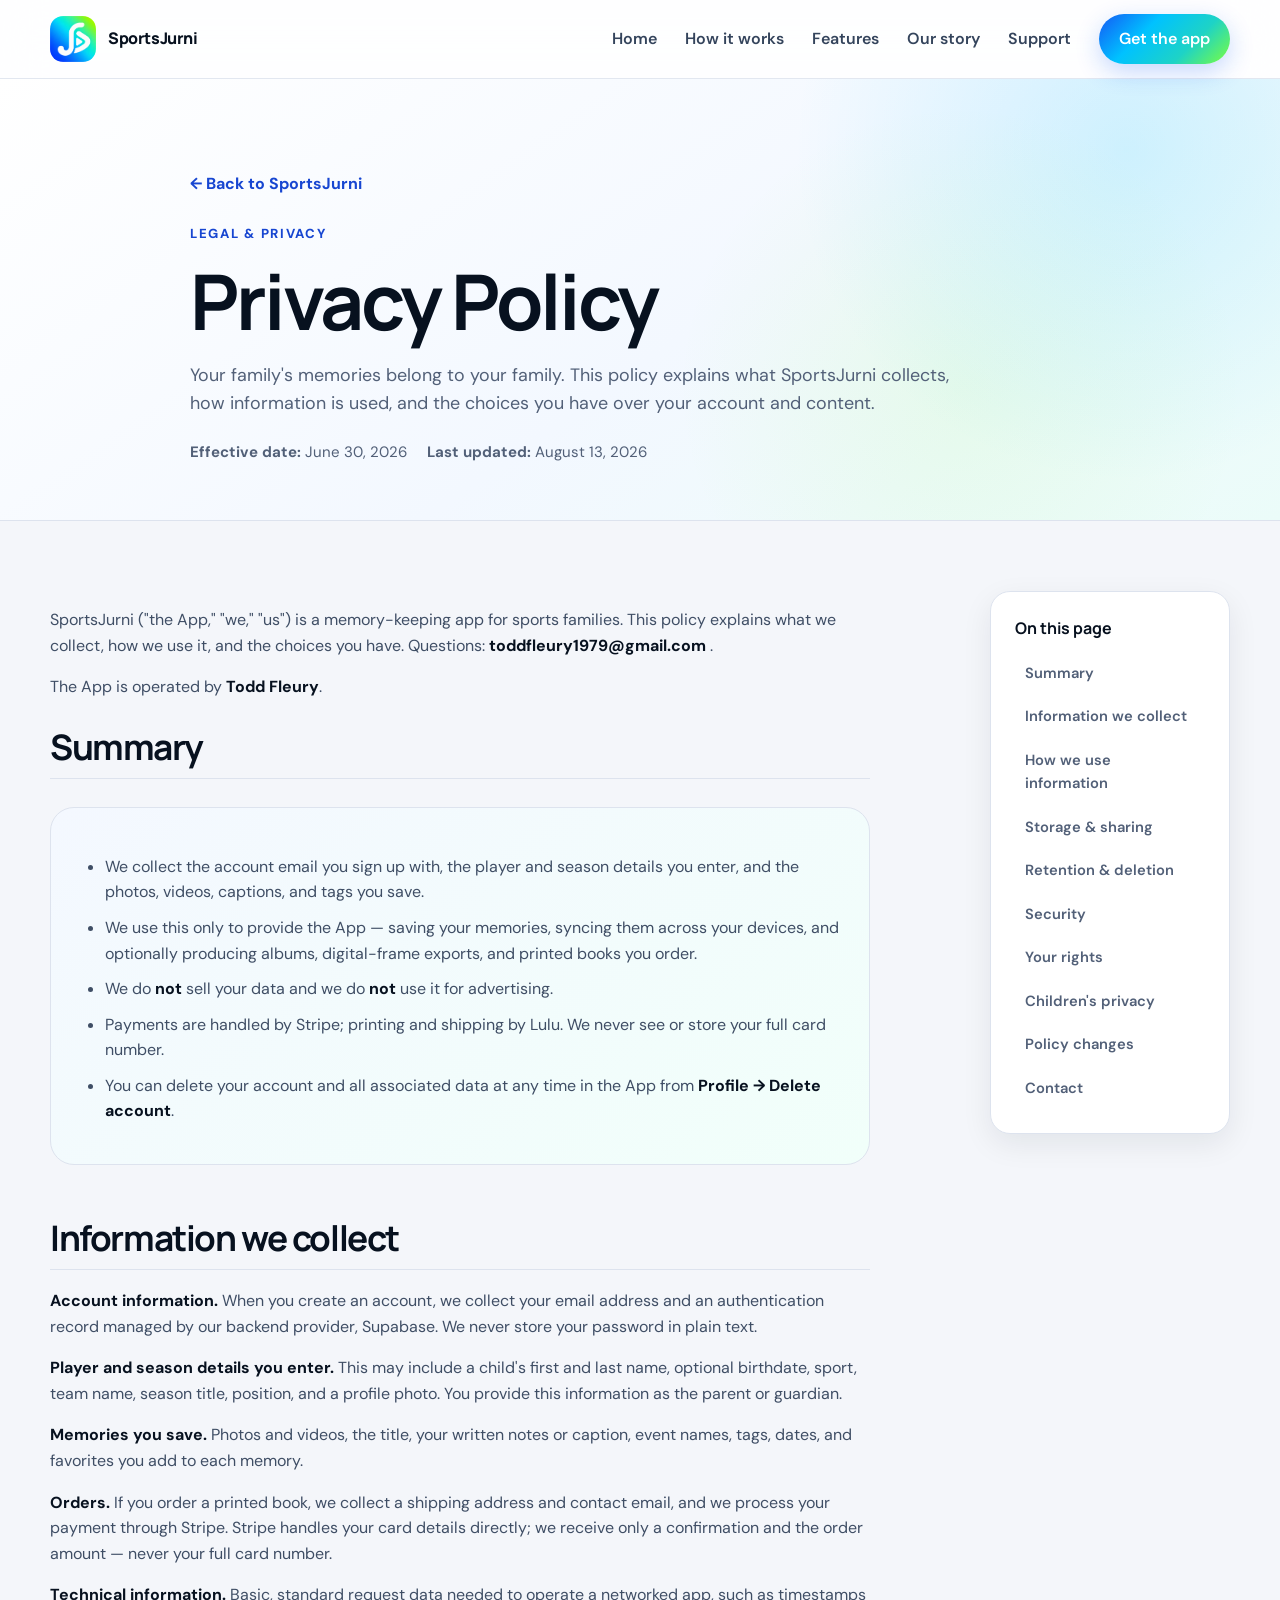
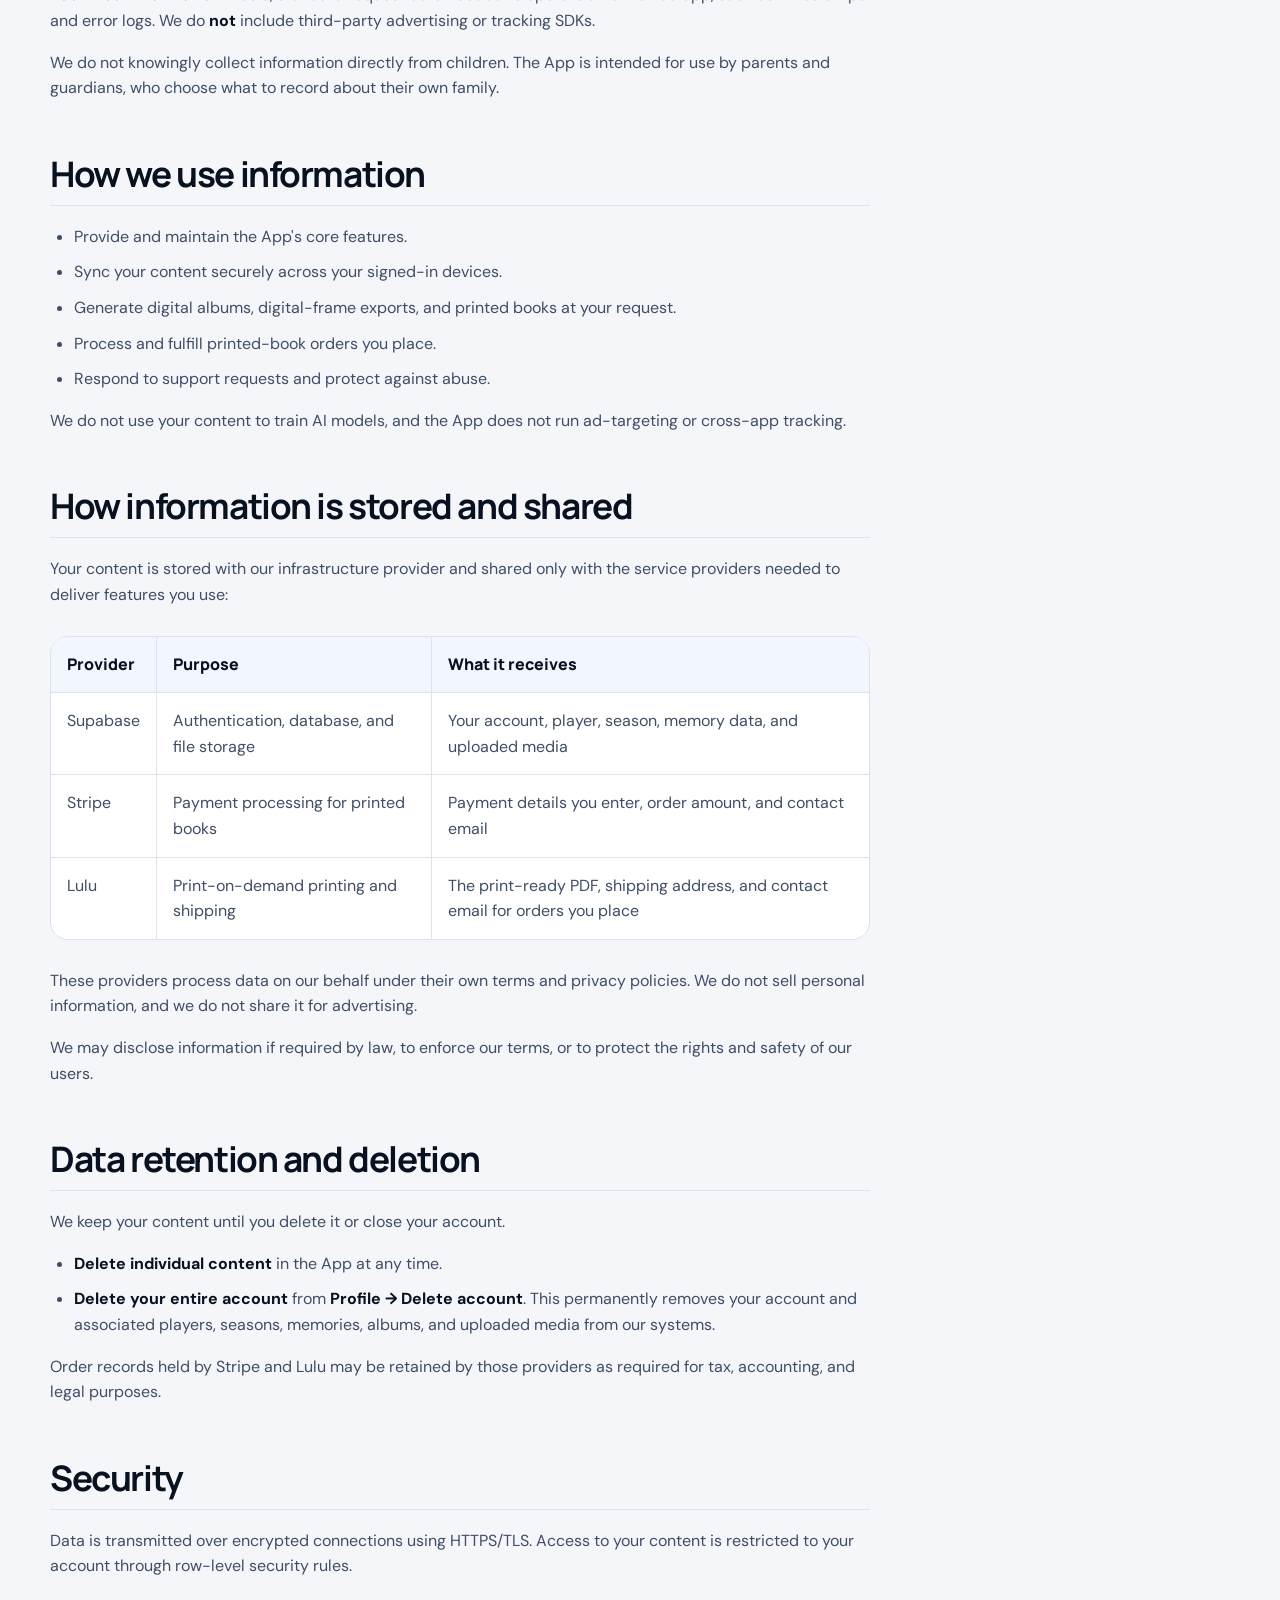
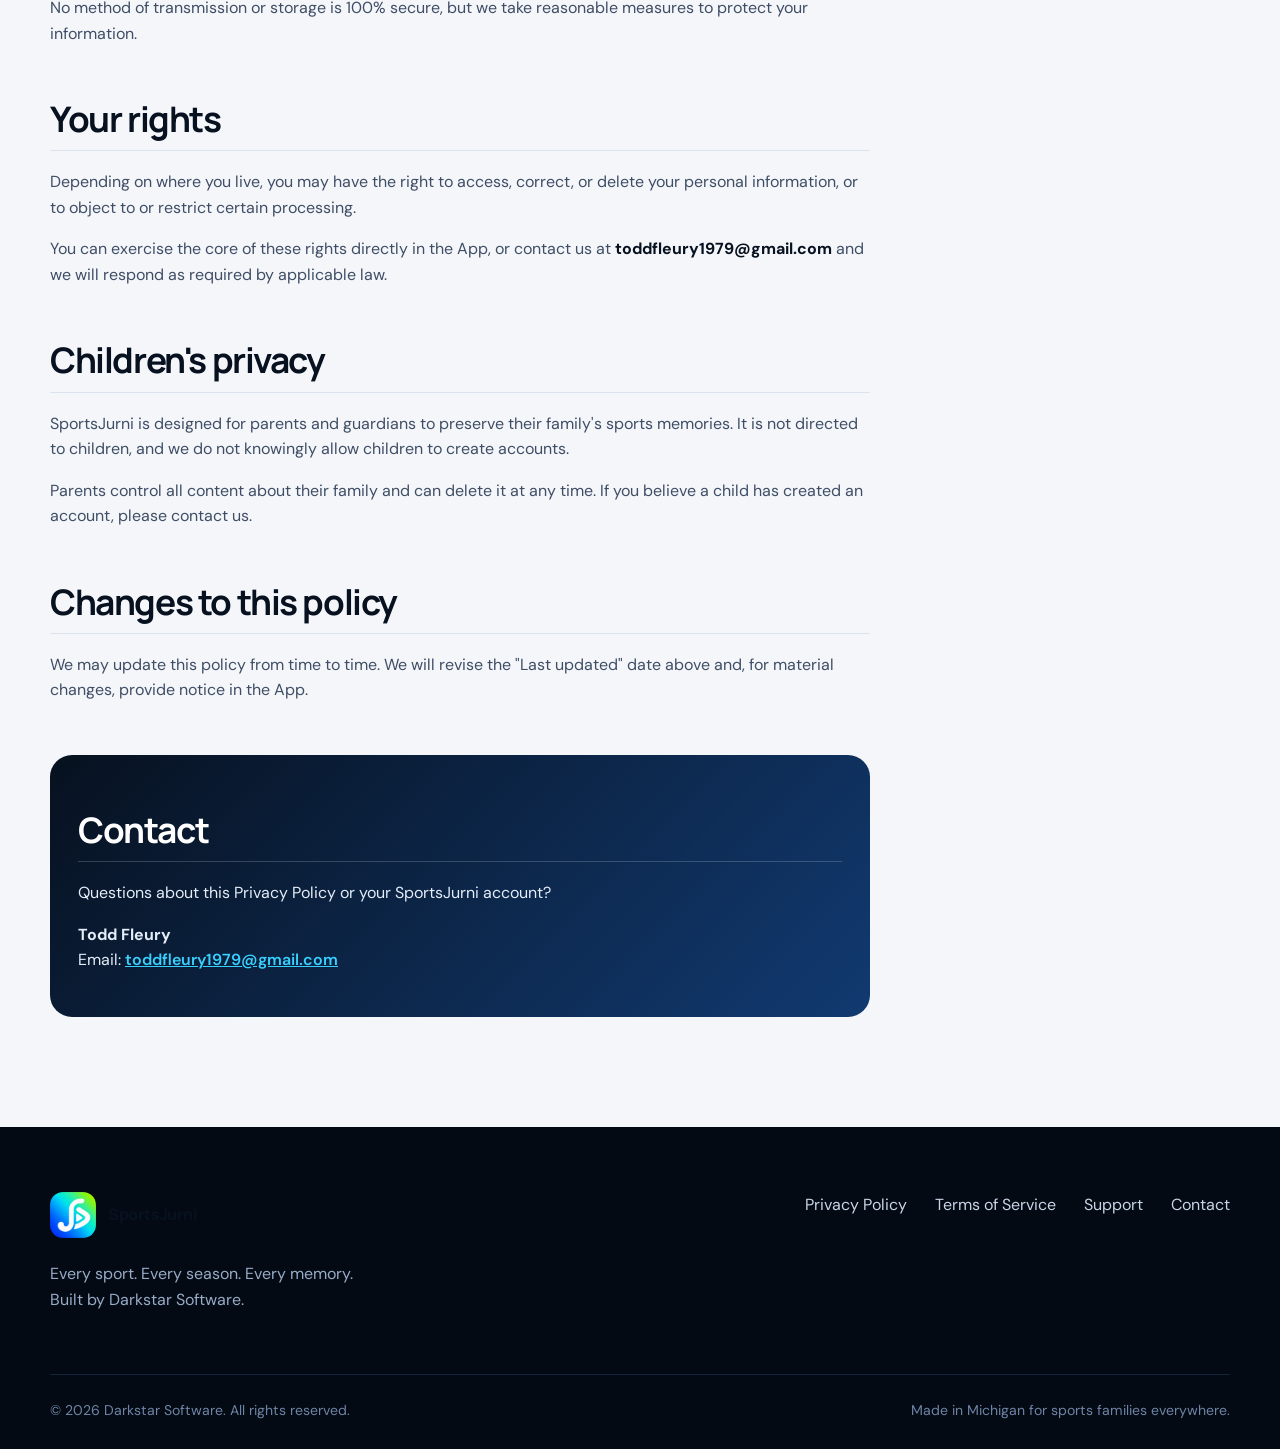
==== commit 9d8cfe45: "Add Home link to privacy policy navigation" ====
--- a/privacy-policy.html
+++ b/privacy-policy.html
@@ -519,6 +519,10 @@
           id="site-menu"
         >
 
+          <a href="index.html">
+            Home
+          </a>
+          
           <a href="index.html#how-it-works">
             How it works
           </a>
